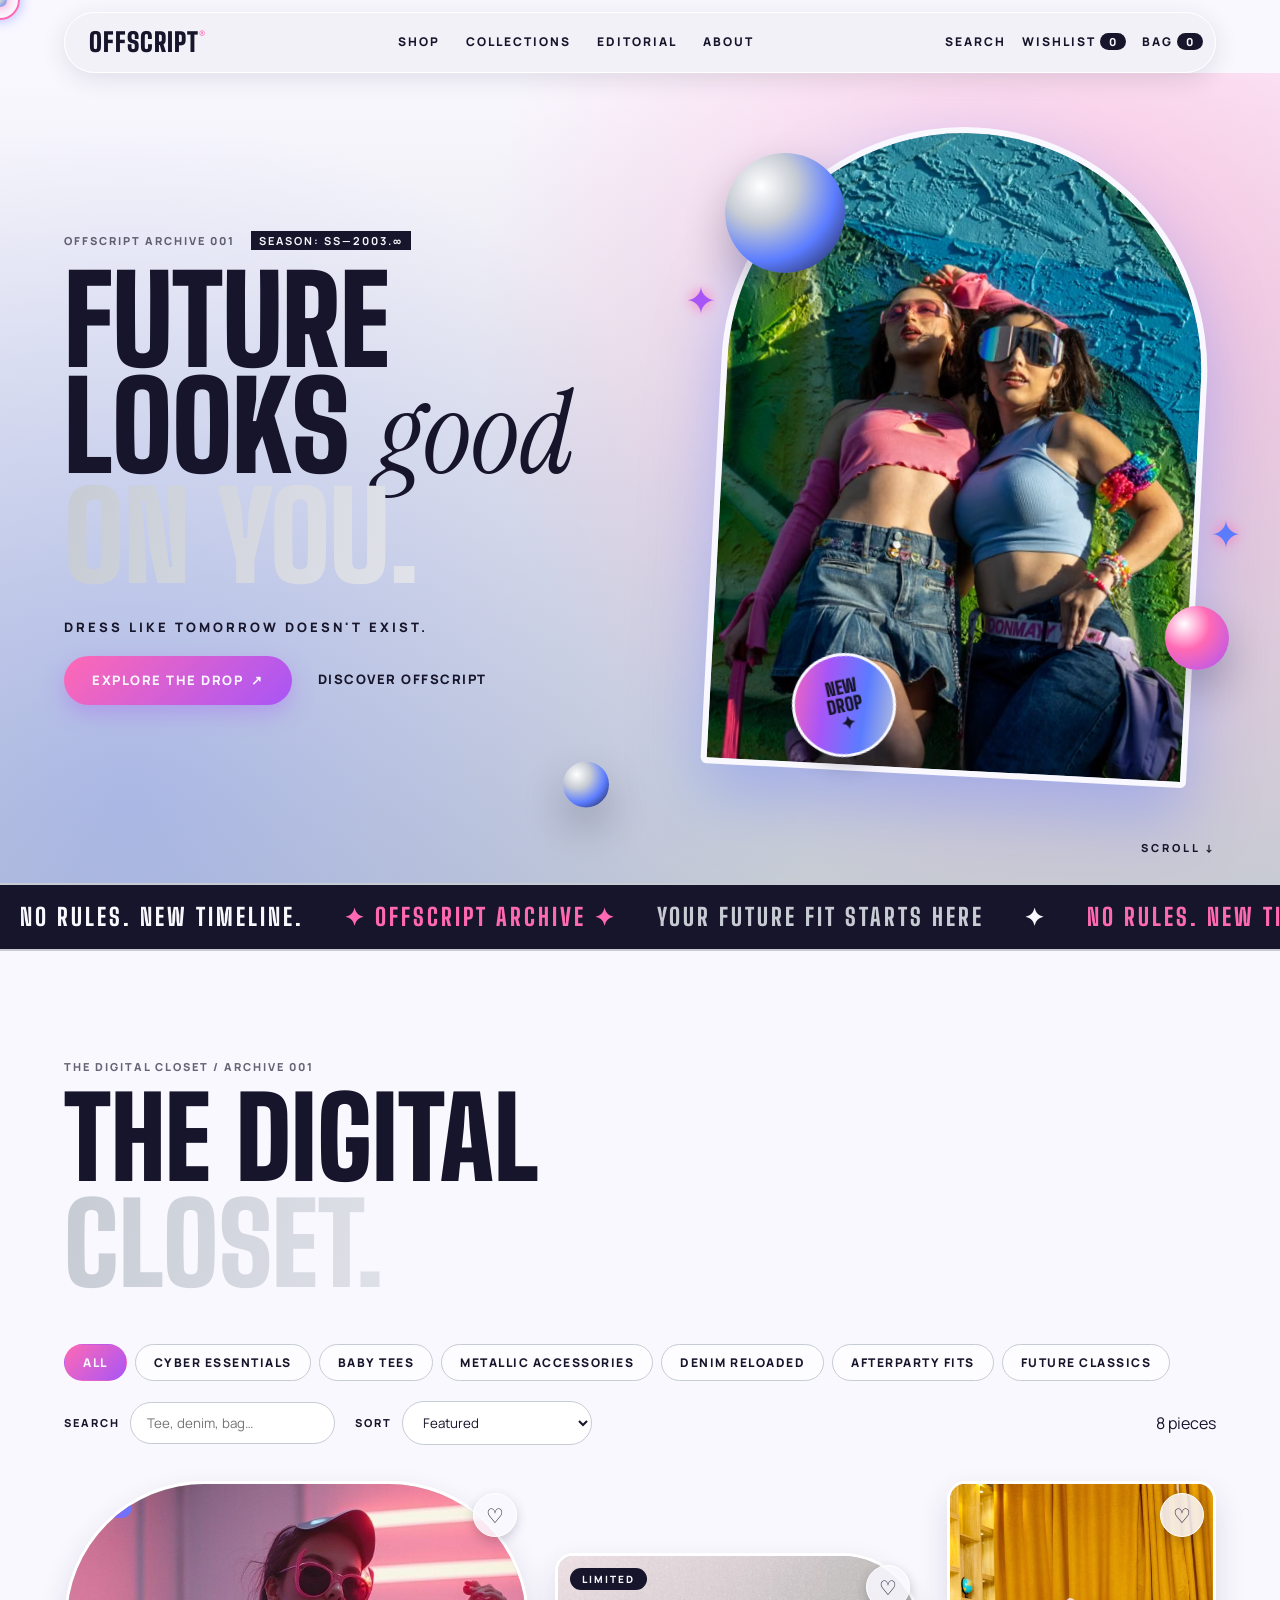
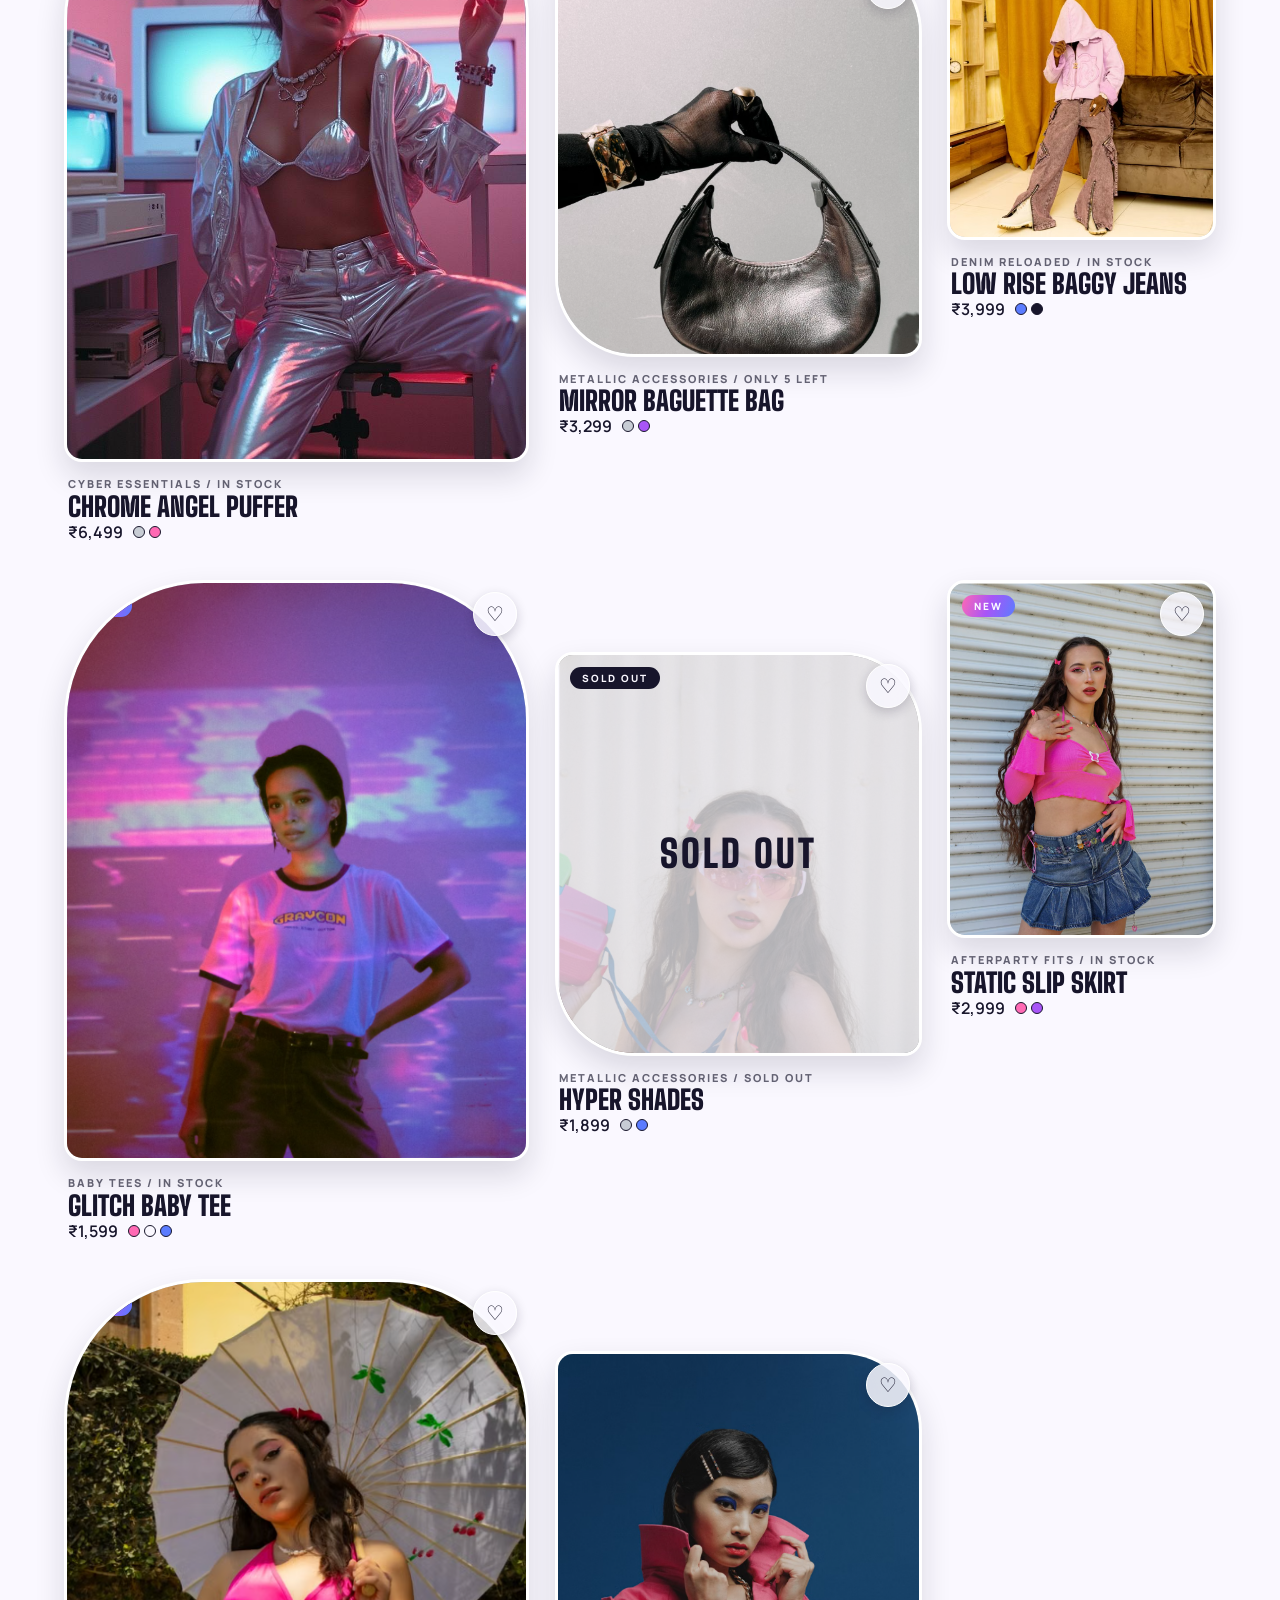
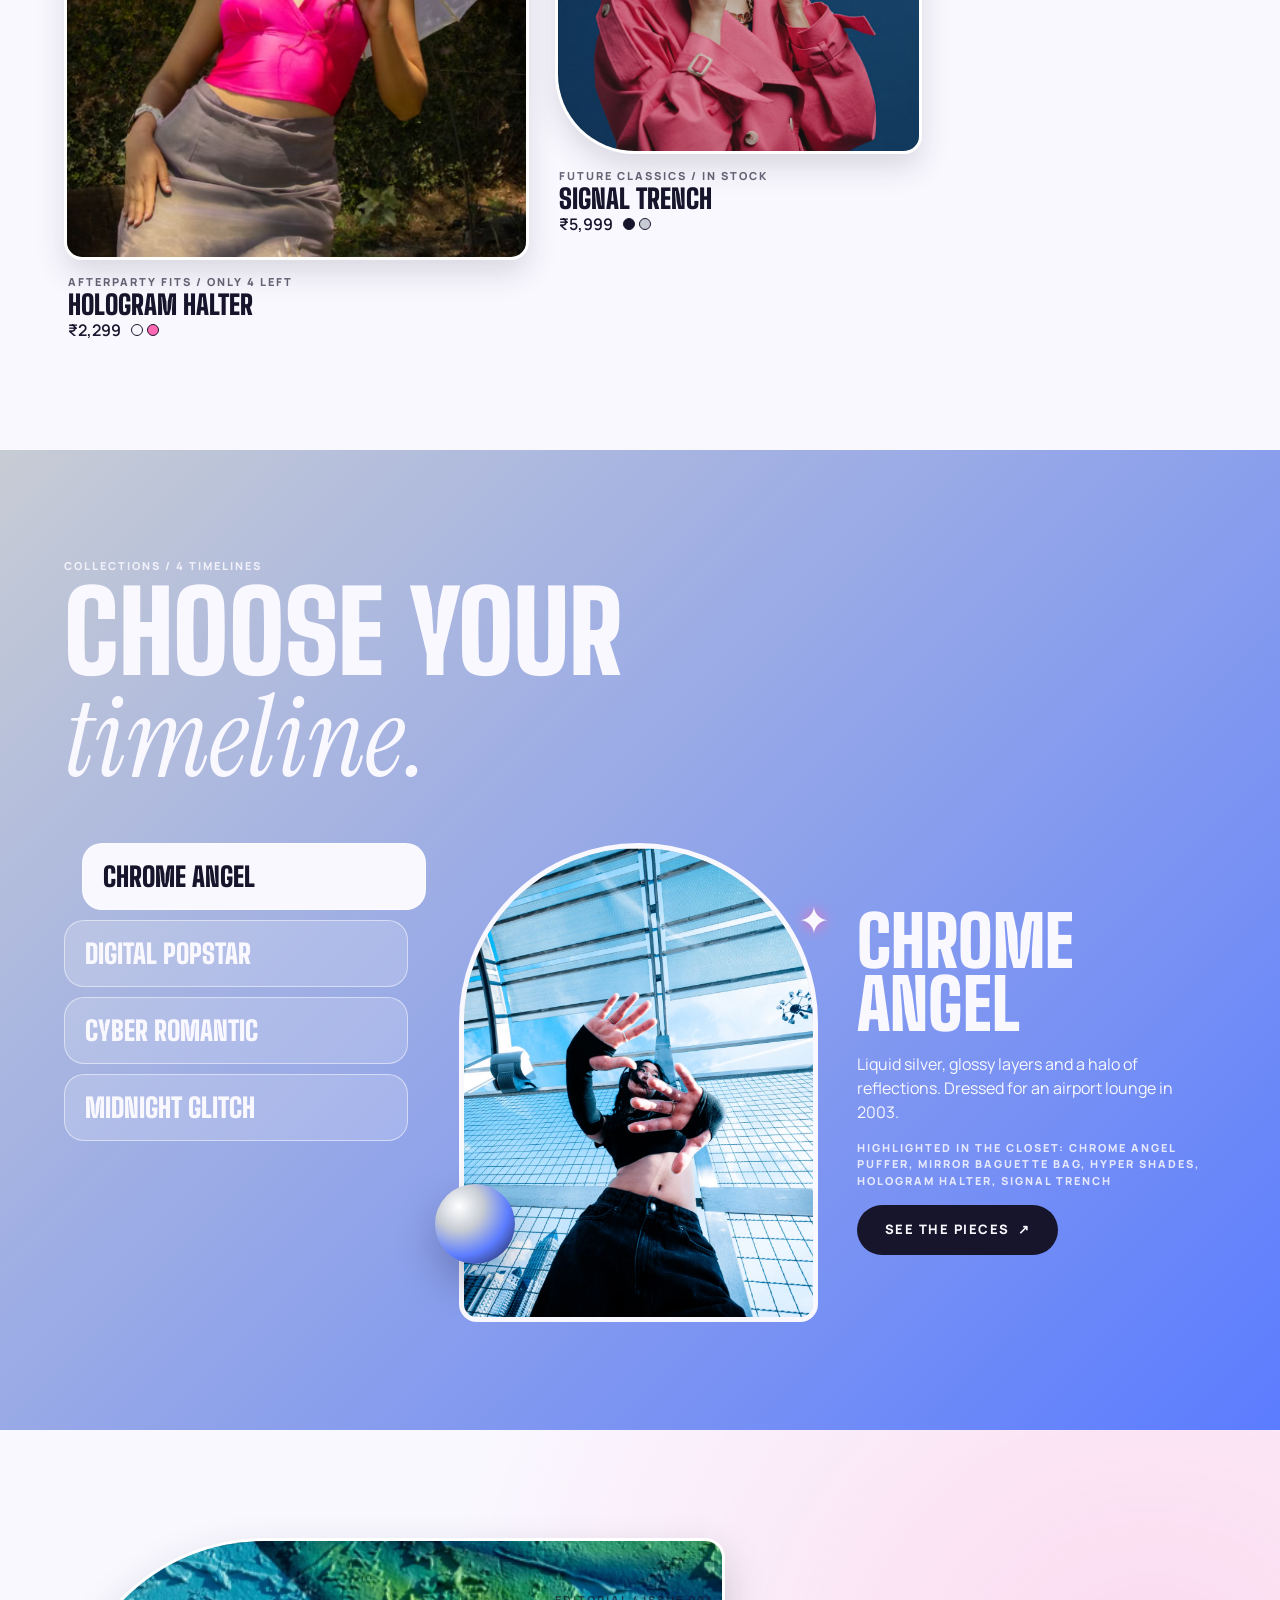
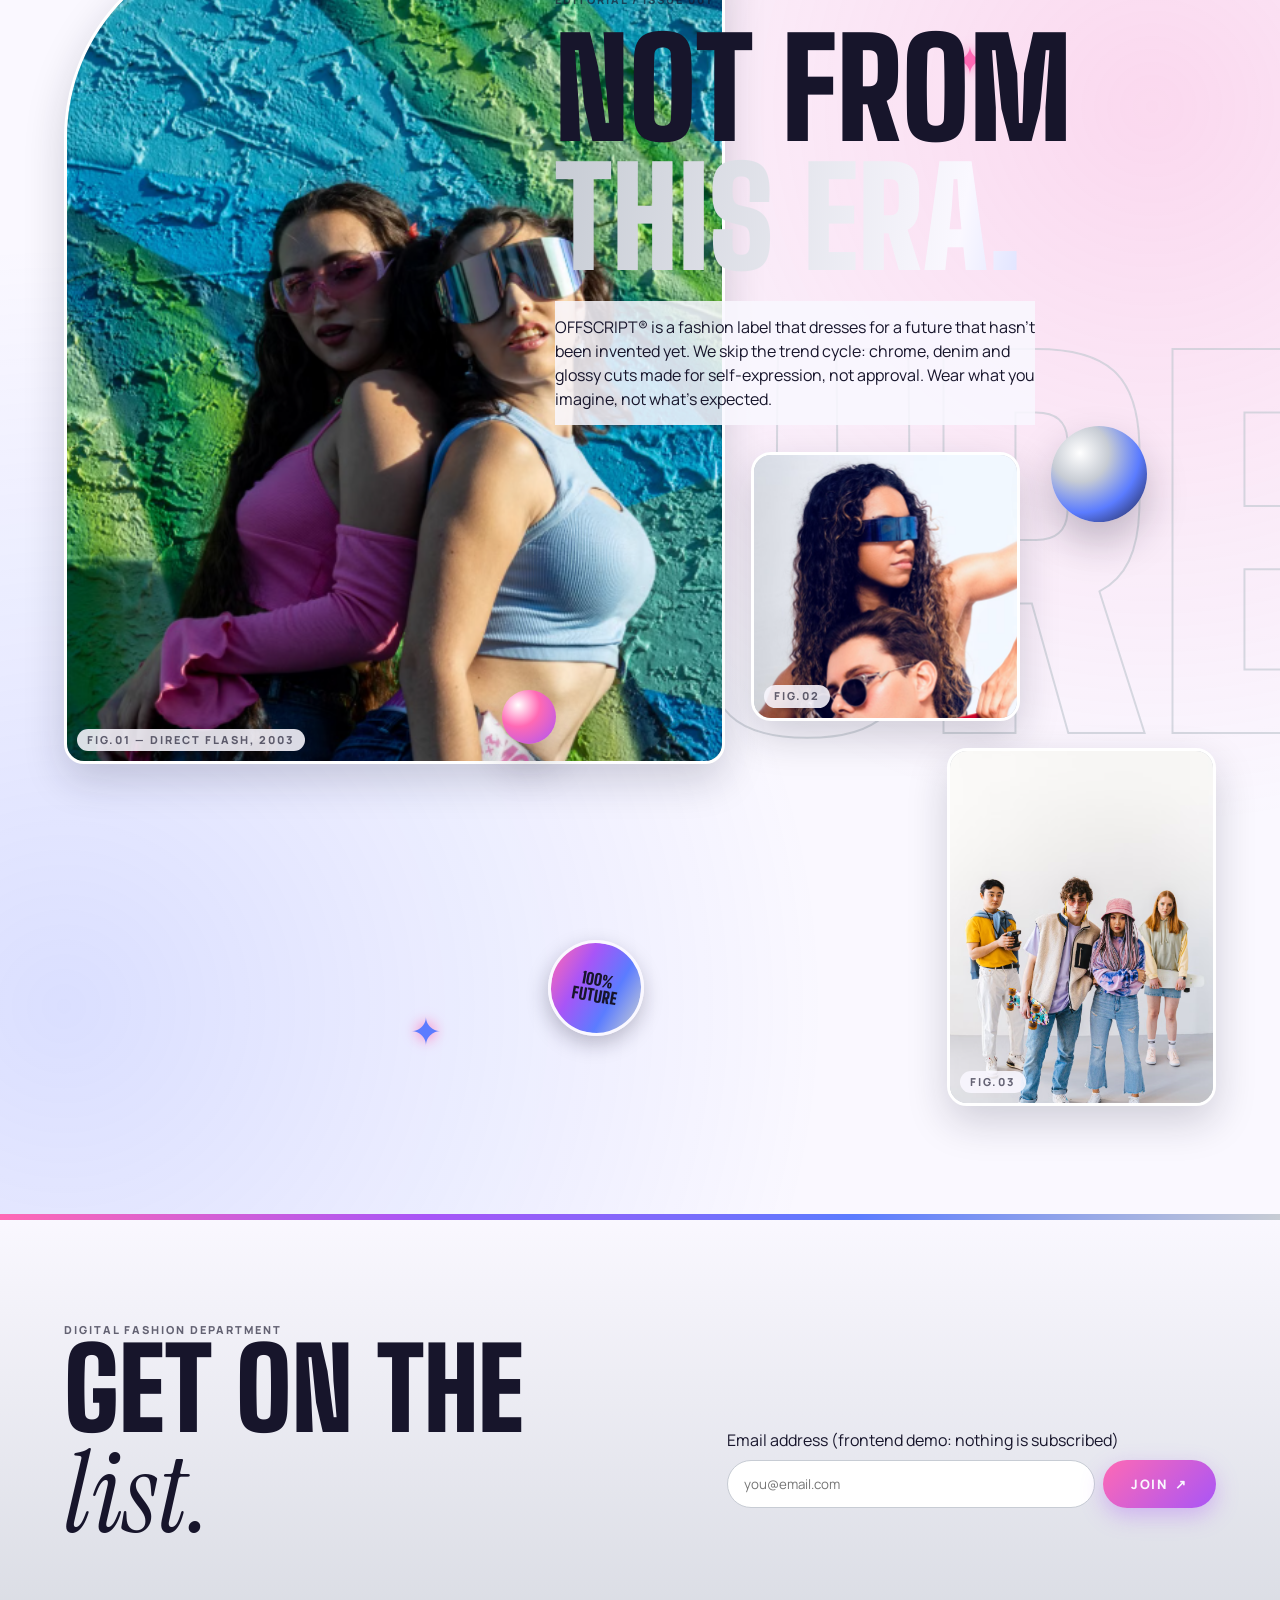
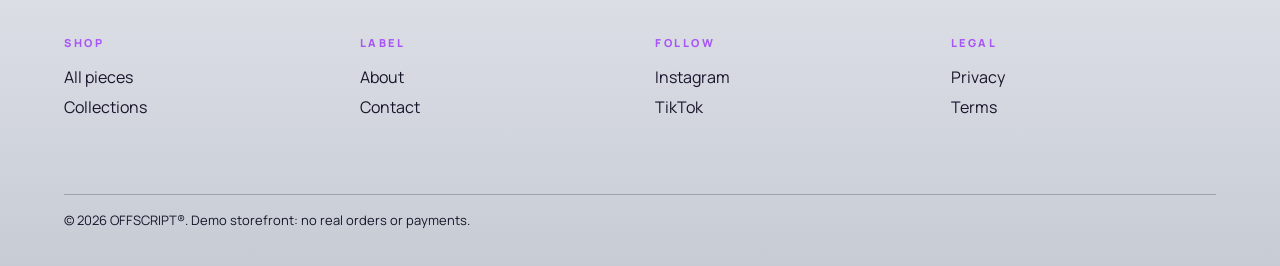
==== index.html @ a18e1c9c "Load products from products.json using fetch" ====
<!DOCTYPE html>
<html lang="en">
<head>
<meta charset="UTF-8">
<meta name="viewport" content="width=device-width, initial-scale=1">
<title>OFFSCRIPT® — Future looks good on you</title>
<meta name="description" content="OFFSCRIPT® Archive 001. Y2K future fashion. Demo storefront.">
<meta name="theme-color" content="#FAF8FF">
<script>document.documentElement.classList.add('js')</script>
<link rel="preconnect" href="https://fonts.googleapis.com">
<link rel="preconnect" href="https://fonts.gstatic.com" crossorigin>
<link href="https://fonts.googleapis.com/css2?family=Big+Shoulders+Display:wght@800;900&family=Instrument+Serif:ital@1&family=Manrope:wght@400;600;800&display=swap" rel="stylesheet">
<link rel="stylesheet" href="frontend/style.css">
</head>
<body>
<a class="skip" href="#shop">Skip to products</a>

<!-- Navbar -->
<header id="header">
  <a class="logo" href="#top">OFFSCRIPT<sup>®</sup></a>
  <nav id="menu" aria-label="Main">
    <a href="#shop">Shop</a><a href="#timeline">Collections</a><a href="#editorial">Editorial</a><a href="#about">About</a>
  </nav>
  <div class="tools">
    <button id="btn-search">Search</button>
    <button id="btn-wish">Wishlist <span class="count" id="wish-count">0</span></button>
    <button id="btn-cart">Bag <span class="count" id="cart-count">0</span></button>
    <button id="btn-menu" aria-expanded="false" aria-controls="menu">Menu</button>
  </div>
</header>

<main>
  <!-- HeroSection -->
  <section class="hero" id="top">
    <div class="orb o1" data-parallax=".12"></div><div class="orb o2" data-parallax="-.08"></div><div class="orb o3" data-parallax=".05"></div>
    <div class="arch"><img id="hero-img" alt="OFFSCRIPT campaign photo"></div>
    <span class="star s1">✦</span><span class="star s2">✦</span>
    <div class="sticker" aria-hidden="true">NEW<br>DROP<br>✦</div>
    <p class="cap hero-cap">OFFSCRIPT ARCHIVE 001 <b>SEASON: SS—2003.∞</b></p>
    <h1 class="hero-h" aria-label="Future looks good on you.">
      <span class="ln"><span>FUTURE</span></span>
      <span class="ln"><span>LOOKS <em>good</em></span></span>
      <span class="ln"><span class="chrome">ON YOU.</span></span>
    </h1>
    <div class="hero-copy">
      <p>DRESS LIKE TOMORROW DOESN'T EXIST.</p>
      <div class="hero-btns"><a class="btn" href="#shop" data-magnet>EXPLORE THE DROP <i>↗</i></a><a class="link" href="#editorial">DISCOVER OFFSCRIPT</a></div>
    </div>
    <a class="scroll" href="#ticker" aria-label="Scroll down">SCROLL ↓</a>
  </section>

  <div class="ticker" id="ticker" aria-hidden="true"><div class="track" id="track"></div></div>

  <!-- ProductGrid -->
  <section id="shop" aria-labelledby="shop-h">
    <p class="cap" data-reveal>THE DIGITAL CLOSET / ARCHIVE 001</p>
    <h2 class="big" id="shop-h" data-reveal><span class="ln"><span>THE DIGITAL</span></span><span class="ln"><span class="chrome">CLOSET.</span></span></h2>
    <div class="filters" id="filters" role="group" aria-label="Category"></div>
    <div class="bar">
      <label class="search">Search <input id="q" type="search" placeholder="Tee, denim, bag…" autocomplete="off"></label>
      <label>Sort
        <select id="sort"><option value="featured">Featured</option><option value="newest">Newest</option><option value="price-asc">Price: low to high</option><option value="price-desc">Price: high to low</option></select>
      </label>
      <p id="result-count" aria-live="polite"></p>
    </div>
    <div id="grid" class="grid"></div>
    <div id="grid-state" class="state" hidden></div>
  </section>

  <!-- Signature: Choose your timeline -->
  <section id="timeline" class="tl" aria-labelledby="tl-h">
    <p class="cap">COLLECTIONS / 4 TIMELINES</p>
    <h2 class="big" id="tl-h">CHOOSE YOUR<br><em>timeline.</em></h2>
    <div class="tl-grid">
      <div class="tl-tabs" id="tl-tabs" role="radiogroup" aria-label="Choose a timeline"></div>
      <div class="tl-stage">
        <div class="tl-frame"><img id="tl-img" alt=""><span class="orb o4"></span><span class="star s3">✦</span></div>
        <div class="tl-text" aria-live="polite"><h3 id="tl-name"></h3><p id="tl-desc"></p><p class="cap" id="tl-picks"></p><a class="btn" href="#shop" data-magnet>SEE THE PIECES <i>↗</i></a></div>
      </div>
    </div>
  </section>

  <!-- Editorial -->
  <section id="editorial" class="edit" aria-labelledby="ed-h">
    <p class="ghost" aria-hidden="true" data-px=".12">FUTURE FUTURE</p>
    <div class="edit-grid">
      <div class="ed-main frame clip" data-reveal><img id="ed-img" data-parallax=".05" alt="OFFSCRIPT editorial photo: two models against a graffiti wall"><span class="cap tape">FIG.01 — DIRECT FLASH, 2003</span></div>
      <div class="ed-copy">
        <p class="cap" data-reveal>EDITORIAL / ISSUE 001</p>
        <h2 class="big" id="ed-h" data-reveal><span class="ln"><span>NOT FROM</span></span><span class="ln"><span class="chrome">THIS ERA.</span></span></h2>
        <p data-reveal id="about">OFFSCRIPT® is a fashion label that dresses for a future that hasn't been invented yet. We skip the trend cycle: chrome, denim and glossy cuts made for self-expression, not approval. Wear what you imagine, not what's expected.</p>
      </div>
      <div class="ed-small s-a frame clip" data-reveal><img id="ed-img2" alt="OFFSCRIPT editorial photo: duo in sunglasses and red"><span class="cap tape">FIG.02</span></div>
      <div class="ed-small s-b frame clip" data-reveal><img id="ed-img3" alt="OFFSCRIPT editorial photo: the crew in baggy denim"><span class="cap tape">FIG.03</span></div>
      <div class="sticker alt" aria-hidden="true">100%<br>FUTURE</div>
      <span class="orb o5" data-parallax=".1"></span><span class="orb o6" data-parallax="-.07"></span><span class="star s4">✦</span><span class="star s5">✦</span>
    </div>
  </section>
</main>

<!-- Footer -->
<footer>
  <div class="foot-top">
    <div><p class="cap">DIGITAL FASHION DEPARTMENT</p><h2 class="big">GET ON THE <em>list.</em></h2></div>
    <form id="news-form" novalidate>
      <label for="news-email">Email address (frontend demo: nothing is subscribed)</label>
      <div class="row"><input id="news-email" type="email" data-validate="email" autocomplete="email" placeholder="you@email.com"><button class="btn" type="submit" data-magnet>JOIN <i>↗</i></button></div>
      <p class="err" id="news-email-err" role="alert"></p><p class="ok" id="news-ok" role="status"></p>
    </form>
  </div>
  <div class="foot-grid">
    <div><h3>Shop</h3><a href="#shop">All pieces</a><a href="#timeline">Collections</a></div>
    <div><h3>Label</h3><a href="#about">About</a><a href="mailto:hello@offscript.example">Contact</a></div>
    <div><h3>Follow</h3><a href="https://instagram.com" rel="noopener" target="_blank">Instagram</a><a href="https://tiktok.com" rel="noopener" target="_blank">TikTok</a></div>
    <div><h3>Legal</h3><a href="#" data-soon>Privacy</a><a href="#" data-soon>Terms</a></div>
  </div>
  <p class="foot-bar">© 2026 OFFSCRIPT®. Demo storefront: no real orders or payments.</p>
</footer>

<button id="to-top" aria-label="Back to top">↑</button>
<div id="overlay"></div>

<!-- CartDrawer -->
<aside id="cart-drawer" class="panel drawer" aria-label="Shopping bag" aria-hidden="true">
  <div class="drawer-head"><h2>YOUR BAG</h2><button class="close" data-close aria-label="Close bag">Close</button></div>
  <div id="cart-items" class="drawer-body"></div>
  <div class="drawer-foot">
    <p class="total">Subtotal <strong id="cart-total">₹0</strong></p>
    <button class="btn" id="checkout">DEMO CHECKOUT <i>↗</i></button>
    <p id="checkout-note" role="status" class="note">Demo only: no order is created, no payment is taken.</p>
  </div>
</aside>

<!-- WishlistView -->
<aside id="wish-drawer" class="panel drawer" aria-label="Wishlist" aria-hidden="true">
  <div class="drawer-head"><h2>WISHLIST</h2><button class="close" data-close aria-label="Close wishlist">Close</button></div>
  <div id="wish-items" class="drawer-body"></div>
</aside>

<!-- Quick view -->
<dialog id="product-dlg" aria-label="Quick view">
  <button class="close" data-dclose aria-label="Close quick view">Close</button>
  <div id="product-body"></div>
</dialog>

<div id="toast" role="status" aria-live="polite"></div>
<div id="cur-dot" aria-hidden="true"></div><div id="cur-ring" aria-hidden="true"></div>
<script src="frontend/script.js"></script>
</body>
</html>
---- frontend/style.css ----
@property --a { syntax: '<color>'; inherits: true; initial-value: #C7CCD4; }
@property --b { syntax: '<color>'; inherits: true; initial-value: #5B7CFF; }

:root {
  --silver: #C7CCD4;
  --pink: #FF69B4;
  --blue: #5B7CFF;
  --purple: #A855F7;
  --pearl: #FAF8FF;
  --navy: #17152B;
  --a: #C7CCD4;
  --b: #5B7CFF;
  --display-font: 'Big Shoulders Display', Impact, sans-serif;
  --serif-font: 'Instrument Serif', Georgia, serif;
  --body-font: 'Manrope', Arial, sans-serif;
}

* { box-sizing: border-box; }

html { scroll-behavior: smooth; scroll-padding-top: 90px; }

body {
  margin: 0;
  background: var(--pearl);
  color: var(--navy);
  font-family: var(--body-font);
  font-size: 16px;
  line-height: 1.5;
  overflow-x: hidden;
}

h1, h2, h3, p { margin: 0; }
a { color: inherit; }
button { font-family: inherit; color: inherit; background: none; border: 0; cursor: pointer; }
img { display: block; max-width: 100%; }

input, select {
  font-family: inherit;
  color: inherit;
  background: white;
  border: 1px solid var(--silver);
  border-radius: 999px;
  padding: 11px 16px;
  min-width: 190px;
}


:focus-visible { outline: 3px solid var(--purple); outline-offset: 3px; }


[hidden] { display: none !important; }

.skip { position: absolute; left: -999px; }
.skip:focus { left: 8px; top: 8px; background: var(--navy); color: var(--pearl); padding: 8px; z-index: 99; }

section { padding: 12vh 5vw; }



.big {
  font-family: var(--display-font);
  font-weight: 900;
  font-size: 7rem;
  line-height: 0.9;
  text-transform: uppercase;
}

em { font-family: var(--serif-font); font-style: italic; font-weight: 400; text-transform: none; }

.chrome {
  background: linear-gradient(100deg, var(--silver), var(--pearl), var(--blue), var(--pink), var(--silver));
  background-size: 250% 100%;
  -webkit-background-clip: text;
  background-clip: text;
  color: transparent;
  animation: shine 6s linear infinite;
}

.cap {
  font-size: 11px;
  font-weight: 800;
  letter-spacing: 2px;
  text-transform: uppercase;
  color: rgba(23, 21, 43, 0.65);
}
.cap b { margin-left: 12px; padding: 2px 8px; background: var(--navy); color: var(--pearl); }

.ln { display: block; overflow: hidden; padding: 2px 6px 4px; margin: 0 -6px; }
.ln span { display: block; }

.btn {
  display: inline-flex;
  align-items: center;
  justify-content: center;
  gap: 8px;
  padding: 15px 28px;
  border-radius: 999px;
  background: linear-gradient(135deg, var(--pink), var(--purple));
  color: var(--pearl);
  font-size: 13px;
  font-weight: 800;
  letter-spacing: 1.5px;
  text-decoration: none;
  box-shadow: 0 8px 22px rgba(168, 85, 247, 0.35);
  transition: transform 0.3s, box-shadow 0.3s;
}
.btn:hover { transform: translateY(-3px); box-shadow: 0 12px 30px rgba(91, 124, 255, 0.5); }
.btn i { font-style: normal; transition: transform 0.3s; }
.btn:hover i { transform: translate(4px, -4px); }
.btn:disabled { opacity: 0.4; pointer-events: none; }

.link { font-size: 13px; font-weight: 800; letter-spacing: 1.5px; text-decoration: none; border-bottom: 2px solid transparent; }
.link:hover { border-bottom-color: var(--pink); }

.close { border: 1px solid currentColor; border-radius: 999px; padding: 6px 16px; font-size: 13px; font-weight: 600; }
.close:hover { background: var(--navy); color: var(--pearl); }

.orb {
  position: absolute;
  border-radius: 50%;
  background: radial-gradient(circle at 30% 28%, white, var(--silver) 30%, var(--blue) 62%, var(--navy));
  box-shadow: 0 20px 40px rgba(23, 21, 43, 0.25);
  animation: float 7s ease-in-out infinite;
  z-index: 2;
}

.star { position: absolute; font-size: 38px; color: var(--purple); text-shadow: 0 0 14px var(--pink); z-index: 2; }

.sticker {
  position: absolute;
  right: 30vw;
  bottom: 14vh;
  z-index: 4;
  width: 104px;
  height: 104px;
  border-radius: 50%;
  display: flex;
  align-items: center;
  justify-content: center;
  text-align: center;
  font-family: var(--display-font);
  font-weight: 900;
  font-size: 18px;
  line-height: 1;
  color: var(--navy);
  background: linear-gradient(110deg, var(--pink), var(--purple), var(--blue), var(--silver));
  border: 3px solid var(--pearl);
  transform: rotate(-12deg);
  box-shadow: 0 8px 20px rgba(23, 21, 43, 0.25);
}

header {
  position: sticky;      
  z-index: 50;
  margin: 12px 5vw 0;
  padding: 10px 12px 10px 24px;
  display: flex;
  align-items: center;
  justify-content: space-between;
  gap: 12px;
  border-radius: 999px;
  background: rgba(240, 240, 247, 0.85);
  backdrop-filter: blur(14px);   
  border: 1px solid white;
  box-shadow: 0 6px 24px rgba(23, 21, 43, 0.12);
}
header.stuck { box-shadow: 0 10px 34px rgba(23, 21, 43, 0.22); }  

.logo { font-family: var(--display-font); font-weight: 900; font-size: 26px; letter-spacing: 1px; text-decoration: none; }
.logo sup { font-size: 13px; color: var(--pink); }

nav { display: flex; gap: 26px; }
nav a, .tools button {
  font-size: 12px;
  font-weight: 800;
  letter-spacing: 2px;
  text-transform: uppercase;
  text-decoration: none;
  padding: 6px 0;
  border-bottom: 2px solid transparent;
}
nav a:hover, .tools button:hover { border-bottom-color: var(--pink); }

.tools { display: flex; align-items: center; gap: 16px; }
.count { display: inline-block; min-width: 26px; padding: 1px 6px; border-radius: 999px; background: var(--navy); color: var(--pearl); text-align: center; font-size: 11px; }

#btn-menu { display: none; background: var(--navy); color: var(--pearl); border-radius: 999px; padding: 8px 16px; border-bottom: 0; }


.hero {
  position: relative;
  min-height: 90vh;
  padding: 6vh 5vw 8vh;
  display: flex;
  flex-direction: column;
  justify-content: center;
  overflow: hidden;
  background:
    radial-gradient(circle at 85% 30%, rgba(255, 105, 180, 0.35), transparent 50%),
    radial-gradient(circle at 10% 90%, rgba(91, 124, 255, 0.3), transparent 50%),
    linear-gradient(180deg, var(--pearl), var(--silver));
}


.arch {
  position: absolute;
  right: 6vw;
  top: 6vh;
  width: 38vw;
  max-width: 520px;
  aspect-ratio: 3 / 4;
  border-radius: 999px 999px 24px 24px; 
  overflow: hidden;
  border: 6px solid var(--pearl);
  box-shadow: 0 30px 70px rgba(91, 124, 255, 0.4);
  transform: rotate(3deg);
}
.arch img { width: 100%; height: 100%; object-fit: cover; }

.hero-cap, .hero-h, .hero-copy { position: relative; z-index: 3; }
.hero-cap { margin-bottom: 18px; }
.hero-h { font-family: var(--display-font); font-weight: 900; font-size: 9.5vw; line-height: 0.85; text-transform: uppercase; }   
.hero-h .ln { padding-bottom: 0.25em; margin-bottom: -0.25em; }
.hero-h em { font-size: 0.95em; }
.hero-copy { margin-top: 30px; }
.hero-copy > p { font-size: 13px; font-weight: 800; letter-spacing: 3px; margin-bottom: 18px; }
.hero-btns { display: flex; align-items: center; gap: 26px; flex-wrap: wrap; }
.scroll { position: absolute; right: 5vw; bottom: 3vh; font-size: 11px; font-weight: 800; letter-spacing: 3px; text-decoration: none; }


.o1 { width: 120px; height: 120px; right: 34vw; top: 12vh; }
.o2 { width: 64px; height: 64px; right: 4vw; bottom: 22vh; background: radial-gradient(circle at 30% 28%, white, var(--pink) 40%, var(--purple)); }
.o3 { width: 46px; height: 46px; left: 44vw; bottom: 10vh; }
.s1 { right: 44vw; top: 22vh; }
.s2 { right: 3vw; top: 48vh; color: var(--blue); }


.ticker { overflow: hidden; background: var(--navy); color: var(--pearl); border-top: 2px solid var(--silver); border-bottom: 2px solid var(--silver); }
.track { display: flex; width: max-content; animation: scroll-left 32s linear infinite; }
.ticker:hover .track { animation-play-state: paused; }
.track span { padding: 14px 20px; font-family: var(--display-font); font-weight: 800; font-size: 24px; letter-spacing: 3px; white-space: nowrap; text-transform: uppercase; }
.track span:nth-child(3n+2) { color: var(--pink); }
.track span:nth-child(3n) { color: var(--silver); }


#shop .big { margin: 10px 0 5vh; }

.filters { display: flex; flex-wrap: wrap; gap: 8px; padding-bottom: 14px; }
.filters button {
  padding: 9px 18px;
  border-radius: 999px;
  background: rgba(255, 255, 255, 0.7);
  border: 1px solid var(--silver);
  font-size: 12px;
  font-weight: 800;
  letter-spacing: 1.5px;
  text-transform: uppercase;
  transition: background 0.3s, color 0.3s;
}
.filters button:hover { border-color: var(--purple); }
.filters button[aria-pressed="true"] { background: linear-gradient(135deg, var(--pink), var(--purple)); color: var(--pearl); border-color: transparent; }

.bar { display: flex; align-items: center; flex-wrap: wrap; gap: 20px; padding: 6px 0 4vh; }
.bar label { display: flex; align-items: center; gap: 10px; font-size: 11px; font-weight: 800; letter-spacing: 2px; text-transform: uppercase; }
.bar p { margin-left: auto; }


.grid { display: grid; grid-template-columns: repeat(12, 1fr); gap: 4vh 2vw; align-items: start; }
.card { position: relative; grid-column: span 4; animation: rise 0.7s ease both; transition: transform 0.4s, opacity 0.4s; }
.card:nth-child(3n+1) { grid-column: span 5; }
.card:nth-child(3n+2) { grid-column: span 4; margin-top: 8vh; }
.card:nth-child(3n) { grid-column: span 3; }
.card:hover { transform: translateY(-6px); }

.ph {
  position: relative;
  display: block;
  width: 100%;
  padding: 0;
  aspect-ratio: 4 / 5;
  overflow: hidden;
  border-radius: 140px 140px 18px 18px;
  border: 3px solid white;
  box-shadow: 0 14px 30px rgba(23, 21, 43, 0.14);
}
.card:nth-child(3n+2) .ph { aspect-ratio: 1 / 1.1; border-radius: 18px 80px 18px 80px; }
.card:nth-child(3n) .ph { aspect-ratio: 3 / 4; border-radius: 18px; }
.ph img { position: absolute; top: 0; left: 0; width: 100%; height: 100%; object-fit: cover; transition: transform 0.8s, opacity 0.4s; }
.ph img + img { opacity: 0; }                       
.card:hover .ph img { transform: scale(1.06); }     
.card:hover .ph img + img { opacity: 1; }           

.badge { position: absolute; left: 12px; top: 12px; z-index: 2; padding: 4px 12px; border-radius: 999px; background: var(--navy); color: var(--pearl); font-size: 10px; font-weight: 800; letter-spacing: 2px; }
.badge.new { background: linear-gradient(110deg, var(--pink), var(--purple), var(--blue)); }

.card.sold .ph::after { content: "SOLD OUT"; position: absolute; top: 0; left: 0; width: 100%; height: 100%; display: flex; align-items: center; justify-content: center; background: rgba(250, 248, 255, 0.7); font-family: var(--display-font); font-weight: 900; font-size: 38px; letter-spacing: 3px; }

/* Heart button */
.wish { position: absolute; right: 12px; top: 12px; z-index: 2; width: 44px; height: 44px; border-radius: 50%; background: rgba(250, 248, 255, 0.85); border: 1px solid white; font-size: 20px; box-shadow: 0 4px 12px rgba(23, 21, 43, 0.2); transition: background 0.3s; }
.wish[aria-pressed="true"] { background: var(--pink); color: white; }
.wish.pop { animation: pop 0.5s ease; }

.info { padding: 14px 4px 0; }
.info h3 { font-family: var(--display-font); font-weight: 900; font-size: 27px; line-height: 1; text-transform: uppercase; }
.price { display: flex; align-items: center; gap: 10px; font-weight: 600; }
.dots { display: flex; gap: 4px; }
.dot { width: 12px; height: 12px; border-radius: 50%; border: 1px solid var(--navy); }


.card.hl .ph { box-shadow: 0 0 0 3px var(--purple), 0 0 34px rgba(168, 85, 247, 0.6); }
.card.dim { opacity: 0.4; }

.state { padding: 12vh 0; text-align: center; font-family: var(--display-font); font-weight: 900; font-size: 32px; text-transform: uppercase; }


.tl { position: relative; overflow: hidden; color: var(--pearl); background: linear-gradient(135deg, var(--a), var(--b)); transition: --a 0.8s, --b 0.8s; }
.tl .cap { color: rgba(250, 248, 255, 0.85); }
.tl .big { margin: 8px 0 6vh; }
.tl-grid { display: grid; grid-template-columns: 1fr 2.2fr; gap: 4vw; align-items: start; }
.tl-tabs { display: grid; gap: 10px; }
.tl-tab {
  text-align: left;
  padding: 16px 20px;
  border-radius: 20px;
  background: rgba(250, 248, 255, 0.18);
  border: 1px solid rgba(255, 255, 255, 0.5);
  font-family: var(--display-font);
  font-weight: 900;
  font-size: 27px;
  text-transform: uppercase;
  transition: transform 0.4s, background 0.3s, color 0.3s;
}
.tl-tab:hover { transform: translateX(6px); }
.tl-tab[aria-checked="true"] { background: var(--pearl); color: var(--navy); transform: translateX(18px); }
.tl-stage { display: grid; grid-template-columns: 1fr 1fr; gap: 3vw; align-items: center; }
.tl-frame { position: relative; aspect-ratio: 3 / 4; border-radius: 200px 200px 20px 20px; }
.tl-frame img { width: 100%; height: 100%; object-fit: cover; border-radius: inherit; border: 5px solid var(--pearl); transition: opacity 0.35s; }
.tl-frame.swap img { opacity: 0; }                   /* class added briefly by JavaScript to fade the image */
.tl-text { display: grid; gap: 16px; justify-items: start; }
.tl-text h3 { font-family: var(--display-font); font-weight: 900; font-size: 70px; line-height: 0.9; text-transform: uppercase; }
.tl-text .btn { background: var(--navy); box-shadow: none; }
.o4 { width: 80px; height: 80px; left: -24px; bottom: 12%; }
.s3 { right: -12px; top: 10%; color: var(--pearl); }


.edit {
  position: relative;
  overflow: hidden;
  background:
    radial-gradient(circle at 90% 20%, rgba(255, 105, 180, 0.22), transparent 45%),
    radial-gradient(circle at 5% 85%, rgba(91, 124, 255, 0.2), transparent 45%),
    var(--pearl);
}
.ghost { position: absolute; left: 0; top: 38%; z-index: 0; white-space: nowrap; font-family: var(--display-font); font-weight: 900; font-size: 30rem; line-height: 0.8; color: transparent; -webkit-text-stroke: 2px rgba(199, 204, 212, 0.7); pointer-events: none; user-select: none; }

.edit-grid { position: relative; z-index: 1; display: grid; grid-template-columns: repeat(12, 1fr); gap: 3vh 2vw; align-items: start; }
.frame { position: relative; overflow: hidden; border: 3px solid white; box-shadow: 0 16px 40px rgba(23, 21, 43, 0.18); }
.frame img { width: 100%; height: 100%; object-fit: cover; transform: scale(1.1); }
.ed-main { grid-column: 1 / 8; grid-row: 1 / 4; aspect-ratio: 4 / 5; border-radius: 200px 20px 20px 20px; }
.ed-copy { grid-column: 6 / 13; grid-row: 1; position: relative; z-index: 3; display: grid; gap: 18px; padding-top: 6vh; }
.ed-copy .big { font-size: 8.5rem; }
.ed-copy > p:last-child { max-width: 30rem; background: rgba(250, 248, 255, 0.85); padding: 14px 0; }
.ed-small { aspect-ratio: 1 / 1; border-radius: 20px; transition: transform 0.5s; }
.s-a { grid-column: 8 / 11; grid-row: 2; transform: rotate(-4deg); }
.s-b { grid-column: 10 / 13; grid-row: 3; transform: rotate(3deg); aspect-ratio: 3 / 4; }
.s-a:hover, .s-b:hover { transform: rotate(0deg) scale(1.04); }
.tape { position: absolute; left: 10px; bottom: 10px; z-index: 2; padding: 3px 10px; border-radius: 999px; background: rgba(250, 248, 255, 0.88); }
.sticker.alt { right: auto; left: 42%; bottom: 6%; width: 96px; height: 96px; font-size: 16px; transform: rotate(10deg); }
.o5 { width: 96px; height: 96px; right: 6%; top: 46%; }
.o6 { width: 54px; height: 54px; left: 38%; top: 62%; background: radial-gradient(circle at 30% 28%, white, var(--pink) 40%, var(--purple)); }
.s4 { right: 20%; top: 8%; color: var(--pink); }
.s5 { left: 30%; bottom: 4%; color: var(--blue); }

footer { position: relative; padding: 12vh 5vw 4vh; background: linear-gradient(180deg, var(--pearl), var(--silver)); }
footer::before { content: ""; position: absolute; top: 0; left: 0; right: 0; height: 6px; background: linear-gradient(110deg, var(--pink), var(--purple), var(--blue), var(--silver)); }
.foot-top { display: grid; grid-template-columns: 1.2fr 1fr; gap: 6vw; align-items: end; }
.foot-top form { display: grid; gap: 8px; }
.row { display: flex; flex-wrap: wrap; gap: 8px; }
.row input { flex: 1; }
.err { min-height: 21px; font-size: 14px; font-weight: 800; }
.err:not(:empty)::before { content: "✕ "; }
.ok { font-weight: 800; color: var(--purple); }
input[aria-invalid="true"] { border: 2px solid var(--pink); }   /* set by JavaScript when the email is wrong */
.foot-grid { display: grid; grid-template-columns: repeat(4, 1fr); gap: 30px; margin-top: 10vh; }
.foot-grid h3 { margin-bottom: 10px; font-size: 11px; font-weight: 800; letter-spacing: 2.5px; text-transform: uppercase; color: var(--purple); }
.foot-grid a { display: block; padding: 3px 0; text-decoration: none; }
.foot-grid a:hover { color: var(--pink); }
.foot-bar { margin-top: 8vh; padding-top: 16px; border-top: 1px solid rgba(23, 21, 43, 0.25); font-size: 13px; }



#overlay { position: fixed; top: 0; left: 0; right: 0; bottom: 0; z-index: 60; background: rgba(23, 21, 43, 0.55); opacity: 0; visibility: hidden; transition: opacity 0.3s, visibility 0.3s; }
#overlay.open { opacity: 1; visibility: visible; }

.drawer { position: fixed; top: 0; right: 0; bottom: 0; z-index: 70; width: 440px; max-width: 100%; display: flex; flex-direction: column; background: #f0eefa; border-left: 3px solid white; box-shadow: -20px 0 60px rgba(23, 21, 43, 0.3); transform: translateX(105%); visibility: hidden; transition: transform 0.5s, visibility 0.5s; }
.drawer.open { transform: translateX(0); visibility: visible; }
.drawer-head { display: flex; align-items: center; justify-content: space-between; padding: 20px; border-bottom: 1px solid var(--silver); }
.drawer-head h2 { font-family: var(--display-font); font-weight: 900; font-size: 32px; }
.drawer-body { flex: 1; overflow: auto; padding: 18px; }
.drawer-foot { display: grid; gap: 10px; padding: 18px; border-top: 1px solid var(--silver); }
.total { display: flex; justify-content: space-between; font-weight: 800; }
.note { font-size: 13px; color: rgba(23, 21, 43, 0.65); }

.line { display: flex; gap: 14px; padding: 14px 0; border-bottom: 1px solid var(--silver); }
.line img { width: 72px; height: 92px; object-fit: cover; border-radius: 36px 36px 10px 10px; border: 2px solid white; }
.line-info { flex: 1; }
.qty { display: flex; align-items: center; gap: 8px; margin-top: 8px; }
.qty button { min-width: 32px; height: 32px; border-radius: 50%; border: 1px solid var(--navy); }
.qty button:hover { background: var(--navy); color: var(--pearl); }
.qty .link { min-width: 0; height: auto; margin-left: auto; border: 0; border-radius: 0; color: var(--purple); }
.qty .link:hover { background: none; }

.empty { display: grid; justify-items: center; gap: 10px; padding: 8vh 0; text-align: center; }
.empty .orb { position: relative; width: 70px; height: 70px; }
.empty h3 { font-family: var(--display-font); font-weight: 900; font-size: 29px; text-transform: uppercase; }
.bag-bump { animation: pop 0.5s ease; }

dialog { width: 860px; max-width: 94vw; max-height: 92vh; overflow-y: auto; overscroll-behavior: contain; padding: 26px; border: 0; border-radius: 32px; background: var(--pearl); color: var(--navy); box-shadow: 0 30px 80px rgba(23, 21, 43, 0.5); }
dialog::backdrop { background: rgba(23, 21, 43, 0.7); }
dialog > .close { float: right; }
.pd { display: grid; grid-template-columns: 1fr 1fr; gap: 26px; clear: both; }
.pd img { width: 100%; aspect-ratio: 4 / 5; object-fit: cover; border-radius: 160px 160px 18px 18px; border: 3px solid white; }
.pd h2 { margin: 6px 0 10px; font-family: var(--display-font); font-weight: 900; font-size: 54px; line-height: 0.9; text-transform: uppercase; }
.pd p { margin-bottom: 10px; }
.opts { display: flex; flex-wrap: wrap; gap: 8px; margin: 6px 0 14px; }
.opt { min-width: 48px; padding: 9px 14px; border-radius: 999px; border: 2px solid var(--navy); font-size: 14px; font-weight: 800; }
.opt[aria-checked="true"] { background: linear-gradient(135deg, var(--pink), var(--purple)); color: var(--pearl); border-color: transparent; }


#toast { position: fixed; left: 50%; bottom: 24px; z-index: 100; padding: 12px 22px; border-radius: 999px; border: 2px solid var(--pink); background: var(--navy); color: var(--pearl); font-weight: 800; opacity: 0; pointer-events: none; transform: translateX(-50%); transition: opacity 0.3s; }
#toast.show { opacity: 1; }

#to-top { position: fixed; right: 20px; bottom: 20px; z-index: 40; width: 48px; height: 48px; border-radius: 50%; background: linear-gradient(135deg, white, var(--silver)); border: 2px solid white; box-shadow: 0 8px 20px rgba(23, 21, 43, 0.3); font-weight: 800; opacity: 0; pointer-events: none; transition: opacity 0.3s; }
#to-top.show { opacity: 1; pointer-events: auto; }

#cur-dot, #cur-ring, .spark { position: fixed; top: 0; left: 0; pointer-events: none; z-index: 300; }
#cur-dot, #cur-ring { display: none; }
.has-cursor #cur-dot, .has-cursor #cur-ring { display: block; }
.has-cursor, .has-cursor * { cursor: none !important; }
.has-cursor input, .has-cursor select { cursor: auto !important; }
.has-cursor dialog, .has-cursor dialog * { cursor: auto !important; }
.has-cursor dialog button { cursor: pointer !important; }

body.no-scroll { overflow: hidden; }
#cur-dot { width: 14px; height: 14px; margin: -7px 0 0 -7px; border-radius: 50%; background: radial-gradient(circle at 30% 28%, white, var(--silver) 40%, var(--blue)); box-shadow: 0 0 12px var(--pink); }
#cur-ring { width: 40px; height: 40px; margin: -20px 0 0 -20px; border-radius: 50%; border: 2px solid var(--pink); box-shadow: 0 0 14px rgba(91, 124, 255, 0.55); text-align: center; line-height: 36px; font-size: 10px; font-weight: 800; letter-spacing: 2px; color: var(--pearl); transition: left 0.12s, top 0.12s, width 0.3s, height 0.3s, margin 0.3s, background 0.3s; }
#cur-ring.hover { width: 64px; height: 64px; margin: -32px 0 0 -32px; background: rgba(255, 105, 180, 0.16); border-color: var(--blue); }
#cur-ring.view { width: 92px; height: 92px; margin: -46px 0 0 -46px; background: linear-gradient(135deg, var(--pink), var(--purple)); border-color: var(--pearl); line-height: 88px; }
#cur-ring.off, #cur-dot.off { opacity: 0; }
.spark { font-size: 14px; margin: -7px 0 0 -7px; text-shadow: 0 0 8px currentColor; animation: spark 0.9s ease-out forwards; }


.js .ln span { transform: translateY(115%); transition: transform 0.9s ease; }
.js .ln:nth-child(2) span { transition-delay: 0.1s; }
.js .ln:nth-child(3) span { transition-delay: 0.2s; }
.js .in .ln span, .js .ready .hero .ln span { transform: translateY(0); }

.js [data-reveal]:not(h2) { opacity: 0; transform: translateY(22px); transition: opacity 0.7s, transform 0.8s; }
.js [data-reveal].in:not(h2) { opacity: 1; transform: translateY(0); }

.js .clip img { clip-path: inset(0 100% 0 0); transition: clip-path 1.2s ease; }
.js .clip.in img { clip-path: inset(0 0 0 0); }

.js .arch { opacity: 0; transition: opacity 1.2s ease 0.3s; }
.js .ready .arch { opacity: 1; }
.js .hero-cap, .js .hero-copy, .js .sticker, .js .scroll { opacity: 0; transition: opacity 0.8s; }
.js .ready .hero-cap { opacity: 1; }
.js .ready .hero-copy { opacity: 1; transition-delay: 0.8s; }
.js .ready .sticker, .js .ready .scroll { opacity: 1; transition-delay: 1.1s; }

@keyframes shine { to { background-position: -250% 0; } }
@keyframes float { 50% { margin-top: -14px; } }
@keyframes scroll-left { to { transform: translateX(-50%); } }
@keyframes rise { from { opacity: 0; transform: translateY(26px); } }
@keyframes pop { 40% { transform: scale(1.35); } }
@keyframes spark { to { transform: translateY(26px) scale(0.2); opacity: 0; } }



@media (max-width: 900px) {
  header { padding-left: 18px; }
  nav { display: none; position: absolute; left: 0; right: 0; top: 100%; flex-direction: column; gap: 0; margin-top: 8px; padding: 8px 24px; border-radius: 24px; background: var(--pearl); box-shadow: 0 14px 40px rgba(23, 21, 43, 0.25); }
  nav.open { display: flex; }                     /* class toggled by JavaScript */
  nav a { padding: 14px 0; border-bottom: 1px solid var(--silver); }
  #btn-menu { display: block; }
  #btn-search { display: none; }
  .tools { gap: 10px; }

  .big { font-size: 4rem; }
  .hero { justify-content: flex-end; }
  .hero-h { font-size: 6rem; }
  .arch { width: 62vw; right: -4vw; top: 3vh; opacity: 0.9; }
  .sticker { right: 6vw; bottom: 20vh; }
  .o1 { right: 50vw; }
  .s1, .ghost, .o5, .o6, .sticker.alt { display: none; }

  .grid { grid-template-columns: 1fr 1fr; }
  .card, .card:nth-child(n) { grid-column: span 1; margin-top: 0; }
  .card:nth-child(even) { margin-top: 5vh; }
  .card:nth-child(n) .ph { aspect-ratio: 4 / 5; border-radius: 90px 90px 14px 14px; }

  .tl-grid, .tl-stage, .foot-top, .pd { grid-template-columns: 1fr; }
  .pd img { max-height: 50vh; }
  .tl-tabs { grid-template-columns: 1fr 1fr; }
  .tl-tab { font-size: 19px; padding: 12px; }
  .tl-tab[aria-checked="true"] { transform: none; }
  .tl-text h3 { font-size: 44px; }

  .edit-grid { display: block; }
  .ed-copy { margin-top: -18vw; padding-top: 0; }
  .ed-copy .big { font-size: 4rem; }
  .ed-small { width: 60%; margin: 20px 0 0 auto; }
  .s-b { margin-left: 0; margin-right: auto; }
  .foot-grid { grid-template-columns: 1fr 1fr; }
  .track span { font-size: 18px; }
}

@media (max-width: 560px) {
  #btn-account { display: none; }
  .hero-h { font-size: 4.6rem; }
  .big { font-size: 3.2rem; }
}

@media (prefers-reduced-motion: reduce) {
  * { animation: none !important; transition-duration: 0.01ms !important; transition-delay: 0s !important; scroll-behavior: auto !important; }
}

.ph, .arch, .tl-frame img, .frame, .pd img, .line img { background: var(--silver); }
.ph img, .arch img, .tl-frame img, .frame img, .pd img, .line img { object-position: center top; }
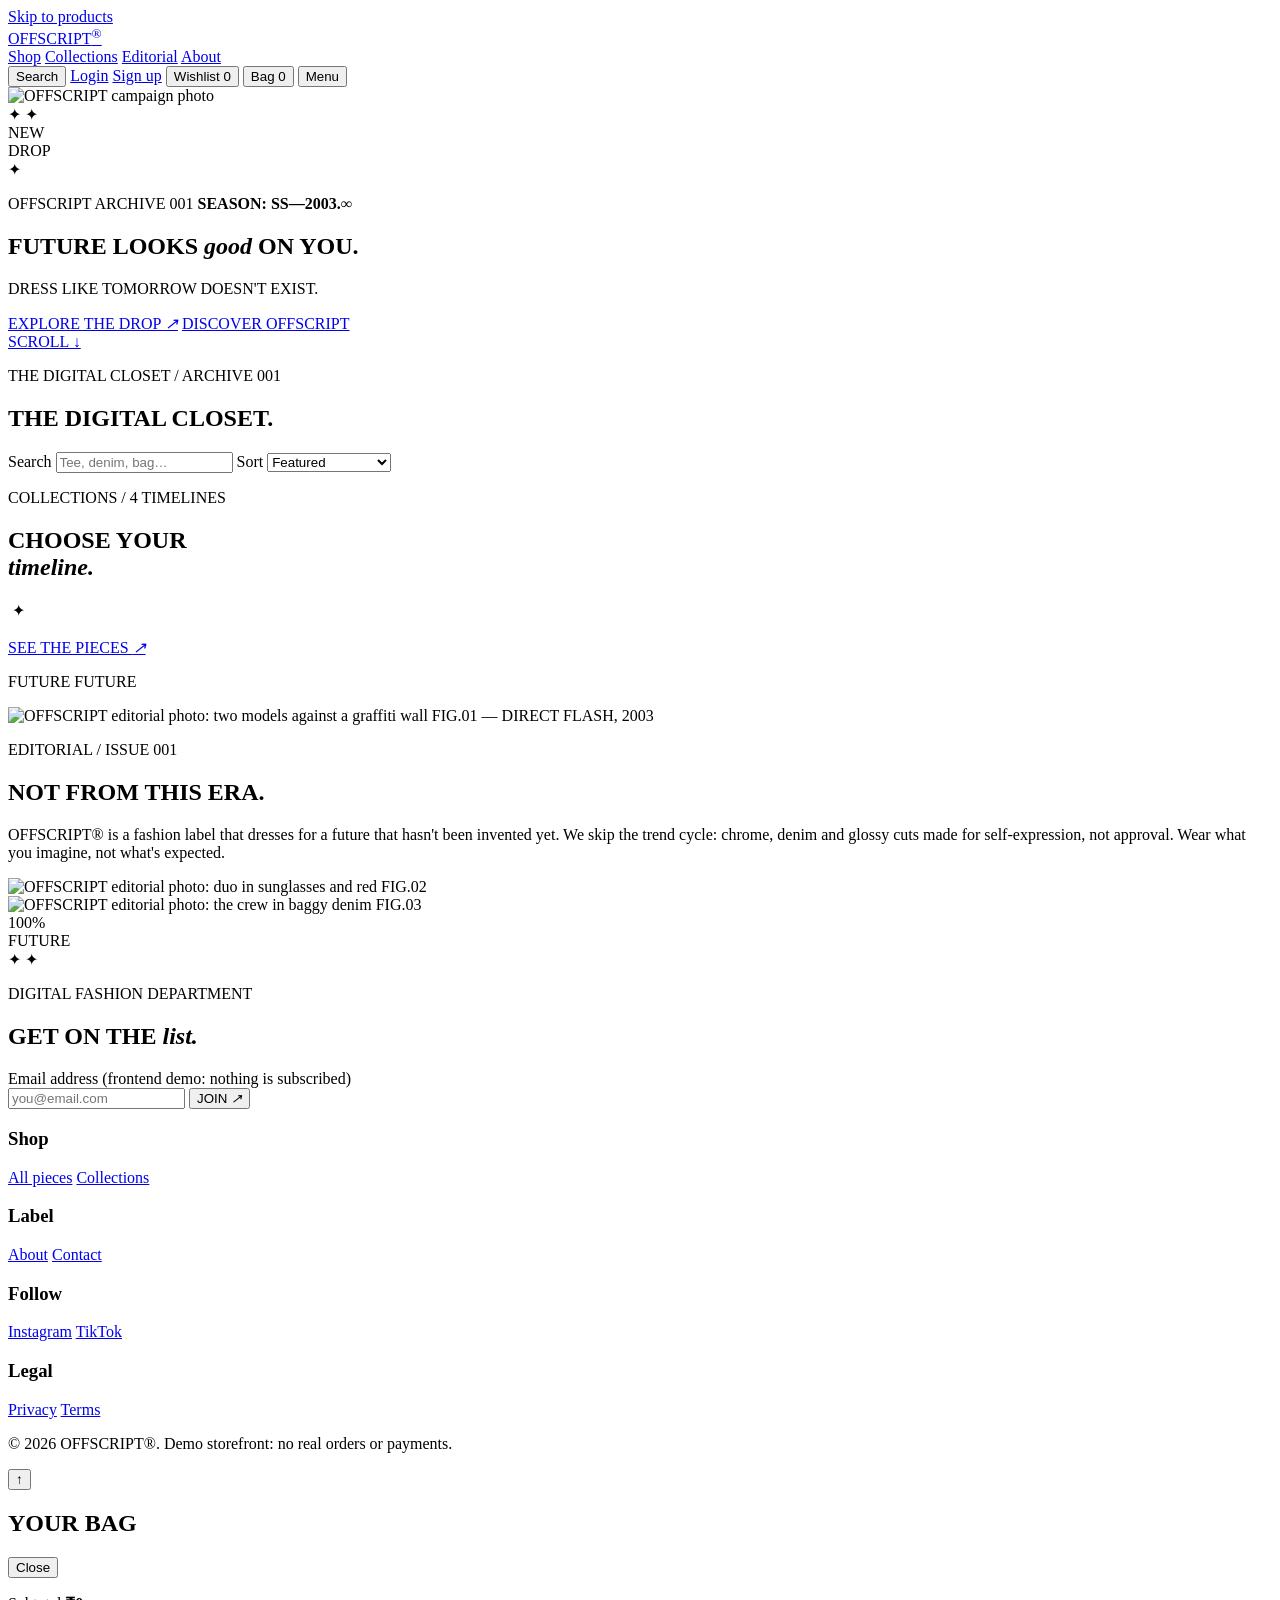
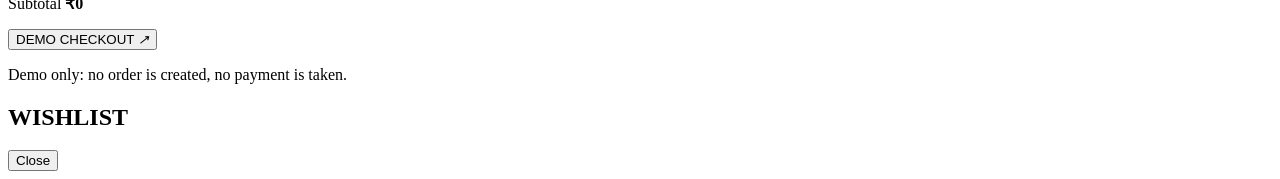
==== commit 8ad7dc91: "Refactor HTML structure and update stylesheets" ====
--- a/index.html
+++ b/index.html
@@ -1,3 +1,4 @@
+
 <!DOCTYPE html>
 <html lang="en">
 <head>
@@ -10,7 +11,7 @@
 <link rel="preconnect" href="https://fonts.googleapis.com">
 <link rel="preconnect" href="https://fonts.gstatic.com" crossorigin>
 <link href="https://fonts.googleapis.com/css2?family=Big+Shoulders+Display:wght@800;900&family=Instrument+Serif:ital@1&family=Manrope:wght@400;600;800&display=swap" rel="stylesheet">
-<link rel="stylesheet" href="frontend/style.css">
+<link rel="stylesheet" href="style.css">
 </head>
 <body>
 <a class="skip" href="#shop">Skip to products</a>
@@ -18,11 +19,21 @@
 <!-- Navbar -->
 <header id="header">
   <a class="logo" href="#top">OFFSCRIPT<sup>®</sup></a>
+
   <nav id="menu" aria-label="Main">
-    <a href="#shop">Shop</a><a href="#timeline">Collections</a><a href="#editorial">Editorial</a><a href="#about">About</a>
+    <a href="#shop">Shop</a>
+    <a href="#timeline">Collections</a>
+    <a href="#editorial">Editorial</a>
+    <a href="#about">About</a>
   </nav>
+
   <div class="tools">
     <button id="btn-search">Search</button>
+
+    <!-- Login and Signup Links -->
+    <a class="auth-link auth-login" href="login.html">Login</a>
+    <a class="auth-link auth-signup" href="signup.html">Sign up</a>
+
     <button id="btn-wish">Wishlist <span class="count" id="wish-count">0</span></button>
     <button id="btn-cart">Bag <span class="count" id="cart-count">0</span></button>
     <button id="btn-menu" aria-expanded="false" aria-controls="menu">Menu</button>
@@ -30,52 +41,99 @@
 </header>
 
 <main>
-  <!-- HeroSection -->
+  <!-- Hero Section -->
   <section class="hero" id="top">
-    <div class="orb o1" data-parallax=".12"></div><div class="orb o2" data-parallax="-.08"></div><div class="orb o3" data-parallax=".05"></div>
-    <div class="arch"><img id="hero-img" alt="OFFSCRIPT campaign photo"></div>
-    <span class="star s1">✦</span><span class="star s2">✦</span>
+    <div class="orb o1" data-parallax=".12"></div>
+    <div class="orb o2" data-parallax="-.08"></div>
+    <div class="orb o3" data-parallax=".05"></div>
+
+    <div class="arch">
+      <img id="hero-img" alt="OFFSCRIPT campaign photo">
+    </div>
+
+    <span class="star s1">✦</span>
+    <span class="star s2">✦</span>
+
     <div class="sticker" aria-hidden="true">NEW<br>DROP<br>✦</div>
+
     <p class="cap hero-cap">OFFSCRIPT ARCHIVE 001 <b>SEASON: SS—2003.∞</b></p>
+
     <h1 class="hero-h" aria-label="Future looks good on you.">
       <span class="ln"><span>FUTURE</span></span>
       <span class="ln"><span>LOOKS <em>good</em></span></span>
       <span class="ln"><span class="chrome">ON YOU.</span></span>
     </h1>
+
     <div class="hero-copy">
       <p>DRESS LIKE TOMORROW DOESN'T EXIST.</p>
-      <div class="hero-btns"><a class="btn" href="#shop" data-magnet>EXPLORE THE DROP <i>↗</i></a><a class="link" href="#editorial">DISCOVER OFFSCRIPT</a></div>
-    </div>
+      <div class="hero-btns">
+        <a class="btn" href="#shop" data-magnet>EXPLORE THE DROP <i>↗</i></a>
+        <a class="link" href="#editorial">DISCOVER OFFSCRIPT</a>
+      </div>
+    </div>
+
     <a class="scroll" href="#ticker" aria-label="Scroll down">SCROLL ↓</a>
   </section>
 
-  <div class="ticker" id="ticker" aria-hidden="true"><div class="track" id="track"></div></div>
-
-  <!-- ProductGrid -->
+  <div class="ticker" id="ticker" aria-hidden="true">
+    <div class="track" id="track"></div>
+  </div>
+
+  <!-- Product Grid -->
   <section id="shop" aria-labelledby="shop-h">
     <p class="cap" data-reveal>THE DIGITAL CLOSET / ARCHIVE 001</p>
-    <h2 class="big" id="shop-h" data-reveal><span class="ln"><span>THE DIGITAL</span></span><span class="ln"><span class="chrome">CLOSET.</span></span></h2>
+
+    <h2 class="big" id="shop-h" data-reveal>
+      <span class="ln"><span>THE DIGITAL</span></span>
+      <span class="ln"><span class="chrome">CLOSET.</span></span>
+    </h2>
+
     <div class="filters" id="filters" role="group" aria-label="Category"></div>
+
     <div class="bar">
-      <label class="search">Search <input id="q" type="search" placeholder="Tee, denim, bag…" autocomplete="off"></label>
-      <label>Sort
-        <select id="sort"><option value="featured">Featured</option><option value="newest">Newest</option><option value="price-asc">Price: low to high</option><option value="price-desc">Price: high to low</option></select>
+      <label class="search">
+        Search
+        <input id="q" type="search" placeholder="Tee, denim, bag…" autocomplete="off">
       </label>
+
+      <label>
+        Sort
+        <select id="sort">
+          <option value="featured">Featured</option>
+          <option value="newest">Newest</option>
+          <option value="price-asc">Price: low to high</option>
+          <option value="price-desc">Price: high to low</option>
+        </select>
+      </label>
+
       <p id="result-count" aria-live="polite"></p>
     </div>
+
     <div id="grid" class="grid"></div>
     <div id="grid-state" class="state" hidden></div>
   </section>
 
-  <!-- Signature: Choose your timeline -->
+  <!-- Collections: Choose Your Timeline -->
   <section id="timeline" class="tl" aria-labelledby="tl-h">
     <p class="cap">COLLECTIONS / 4 TIMELINES</p>
     <h2 class="big" id="tl-h">CHOOSE YOUR<br><em>timeline.</em></h2>
+
     <div class="tl-grid">
       <div class="tl-tabs" id="tl-tabs" role="radiogroup" aria-label="Choose a timeline"></div>
+
       <div class="tl-stage">
-        <div class="tl-frame"><img id="tl-img" alt=""><span class="orb o4"></span><span class="star s3">✦</span></div>
-        <div class="tl-text" aria-live="polite"><h3 id="tl-name"></h3><p id="tl-desc"></p><p class="cap" id="tl-picks"></p><a class="btn" href="#shop" data-magnet>SEE THE PIECES <i>↗</i></a></div>
+        <div class="tl-frame">
+          <img id="tl-img" alt="">
+          <span class="orb o4"></span>
+          <span class="star s3">✦</span>
+        </div>
+
+        <div class="tl-text" aria-live="polite">
+          <h3 id="tl-name"></h3>
+          <p id="tl-desc"></p>
+          <p class="cap" id="tl-picks"></p>
+          <a class="btn" href="#shop" data-magnet>SEE THE PIECES <i>↗</i></a>
+        </div>
       </div>
     </div>
   </section>
@@ -83,17 +141,42 @@
   <!-- Editorial -->
   <section id="editorial" class="edit" aria-labelledby="ed-h">
     <p class="ghost" aria-hidden="true" data-px=".12">FUTURE FUTURE</p>
+
     <div class="edit-grid">
-      <div class="ed-main frame clip" data-reveal><img id="ed-img" data-parallax=".05" alt="OFFSCRIPT editorial photo: two models against a graffiti wall"><span class="cap tape">FIG.01 — DIRECT FLASH, 2003</span></div>
+      <div class="ed-main frame clip" data-reveal>
+        <img id="ed-img" data-parallax=".05" alt="OFFSCRIPT editorial photo: two models against a graffiti wall">
+        <span class="cap tape">FIG.01 — DIRECT FLASH, 2003</span>
+      </div>
+
       <div class="ed-copy">
         <p class="cap" data-reveal>EDITORIAL / ISSUE 001</p>
-        <h2 class="big" id="ed-h" data-reveal><span class="ln"><span>NOT FROM</span></span><span class="ln"><span class="chrome">THIS ERA.</span></span></h2>
-        <p data-reveal id="about">OFFSCRIPT® is a fashion label that dresses for a future that hasn't been invented yet. We skip the trend cycle: chrome, denim and glossy cuts made for self-expression, not approval. Wear what you imagine, not what's expected.</p>
-      </div>
-      <div class="ed-small s-a frame clip" data-reveal><img id="ed-img2" alt="OFFSCRIPT editorial photo: duo in sunglasses and red"><span class="cap tape">FIG.02</span></div>
-      <div class="ed-small s-b frame clip" data-reveal><img id="ed-img3" alt="OFFSCRIPT editorial photo: the crew in baggy denim"><span class="cap tape">FIG.03</span></div>
+
+        <h2 class="big" id="ed-h" data-reveal>
+          <span class="ln"><span>NOT FROM</span></span>
+          <span class="ln"><span class="chrome">THIS ERA.</span></span>
+        </h2>
+
+        <p data-reveal id="about">
+          OFFSCRIPT® is a fashion label that dresses for a future that hasn't been invented yet. We skip the trend cycle: chrome, denim and glossy cuts made for self-expression, not approval. Wear what you imagine, not what's expected.
+        </p>
+      </div>
+
+      <div class="ed-small s-a frame clip" data-reveal>
+        <img id="ed-img2" alt="OFFSCRIPT editorial photo: duo in sunglasses and red">
+        <span class="cap tape">FIG.02</span>
+      </div>
+
+      <div class="ed-small s-b frame clip" data-reveal>
+        <img id="ed-img3" alt="OFFSCRIPT editorial photo: the crew in baggy denim">
+        <span class="cap tape">FIG.03</span>
+      </div>
+
       <div class="sticker alt" aria-hidden="true">100%<br>FUTURE</div>
-      <span class="orb o5" data-parallax=".1"></span><span class="orb o6" data-parallax="-.07"></span><span class="star s4">✦</span><span class="star s5">✦</span>
+
+      <span class="orb o5" data-parallax=".1"></span>
+      <span class="orb o6" data-parallax="-.07"></span>
+      <span class="star s4">✦</span>
+      <span class="star s5">✦</span>
     </div>
   </section>
 </main>
@@ -101,29 +184,65 @@
 <!-- Footer -->
 <footer>
   <div class="foot-top">
-    <div><p class="cap">DIGITAL FASHION DEPARTMENT</p><h2 class="big">GET ON THE <em>list.</em></h2></div>
+    <div>
+      <p class="cap">DIGITAL FASHION DEPARTMENT</p>
+      <h2 class="big">GET ON THE <em>list.</em></h2>
+    </div>
+
     <form id="news-form" novalidate>
       <label for="news-email">Email address (frontend demo: nothing is subscribed)</label>
-      <div class="row"><input id="news-email" type="email" data-validate="email" autocomplete="email" placeholder="you@email.com"><button class="btn" type="submit" data-magnet>JOIN <i>↗</i></button></div>
-      <p class="err" id="news-email-err" role="alert"></p><p class="ok" id="news-ok" role="status"></p>
+
+      <div class="row">
+        <input id="news-email" type="email" data-validate="email" autocomplete="email" placeholder="you@email.com">
+        <button class="btn" type="submit" data-magnet>JOIN <i>↗</i></button>
+      </div>
+
+      <p class="err" id="news-email-err" role="alert"></p>
+      <p class="ok" id="news-ok" role="status"></p>
     </form>
   </div>
+
   <div class="foot-grid">
-    <div><h3>Shop</h3><a href="#shop">All pieces</a><a href="#timeline">Collections</a></div>
-    <div><h3>Label</h3><a href="#about">About</a><a href="mailto:hello@offscript.example">Contact</a></div>
-    <div><h3>Follow</h3><a href="https://instagram.com" rel="noopener" target="_blank">Instagram</a><a href="https://tiktok.com" rel="noopener" target="_blank">TikTok</a></div>
-    <div><h3>Legal</h3><a href="#" data-soon>Privacy</a><a href="#" data-soon>Terms</a></div>
-  </div>
+    <div>
+      <h3>Shop</h3>
+      <a href="#shop">All pieces</a>
+      <a href="#timeline">Collections</a>
+    </div>
+
+    <div>
+      <h3>Label</h3>
+      <a href="#about">About</a>
+      <a href="mailto:hello@offscript.example">Contact</a>
+    </div>
+
+    <div>
+      <h3>Follow</h3>
+      <a href="https://instagram.com" rel="noopener" target="_blank">Instagram</a>
+      <a href="https://tiktok.com" rel="noopener" target="_blank">TikTok</a>
+    </div>
+
+    <div>
+      <h3>Legal</h3>
+      <a href="#" data-soon>Privacy</a>
+      <a href="#" data-soon>Terms</a>
+    </div>
+  </div>
+
   <p class="foot-bar">© 2026 OFFSCRIPT®. Demo storefront: no real orders or payments.</p>
 </footer>
 
 <button id="to-top" aria-label="Back to top">↑</button>
 <div id="overlay"></div>
 
-<!-- CartDrawer -->
+<!-- Cart Drawer -->
 <aside id="cart-drawer" class="panel drawer" aria-label="Shopping bag" aria-hidden="true">
-  <div class="drawer-head"><h2>YOUR BAG</h2><button class="close" data-close aria-label="Close bag">Close</button></div>
+  <div class="drawer-head">
+    <h2>YOUR BAG</h2>
+    <button class="close" data-close aria-label="Close bag">Close</button>
+  </div>
+
   <div id="cart-items" class="drawer-body"></div>
+
   <div class="drawer-foot">
     <p class="total">Subtotal <strong id="cart-total">₹0</strong></p>
     <button class="btn" id="checkout">DEMO CHECKOUT <i>↗</i></button>
@@ -131,20 +250,26 @@
   </div>
 </aside>
 
-<!-- WishlistView -->
+<!-- Wishlist -->
 <aside id="wish-drawer" class="panel drawer" aria-label="Wishlist" aria-hidden="true">
-  <div class="drawer-head"><h2>WISHLIST</h2><button class="close" data-close aria-label="Close wishlist">Close</button></div>
+  <div class="drawer-head">
+    <h2>WISHLIST</h2>
+    <button class="close" data-close aria-label="Close wishlist">Close</button>
+  </div>
+
   <div id="wish-items" class="drawer-body"></div>
 </aside>
 
-<!-- Quick view -->
+<!-- Quick View -->
 <dialog id="product-dlg" aria-label="Quick view">
   <button class="close" data-dclose aria-label="Close quick view">Close</button>
   <div id="product-body"></div>
 </dialog>
 
 <div id="toast" role="status" aria-live="polite"></div>
-<div id="cur-dot" aria-hidden="true"></div><div id="cur-ring" aria-hidden="true"></div>
-<script src="frontend/script.js"></script>
+<div id="cur-dot" aria-hidden="true"></div>
+<div id="cur-ring" aria-hidden="true"></div>
+
+<script src="script.js"></script>
 </body>
-</html>+</html>
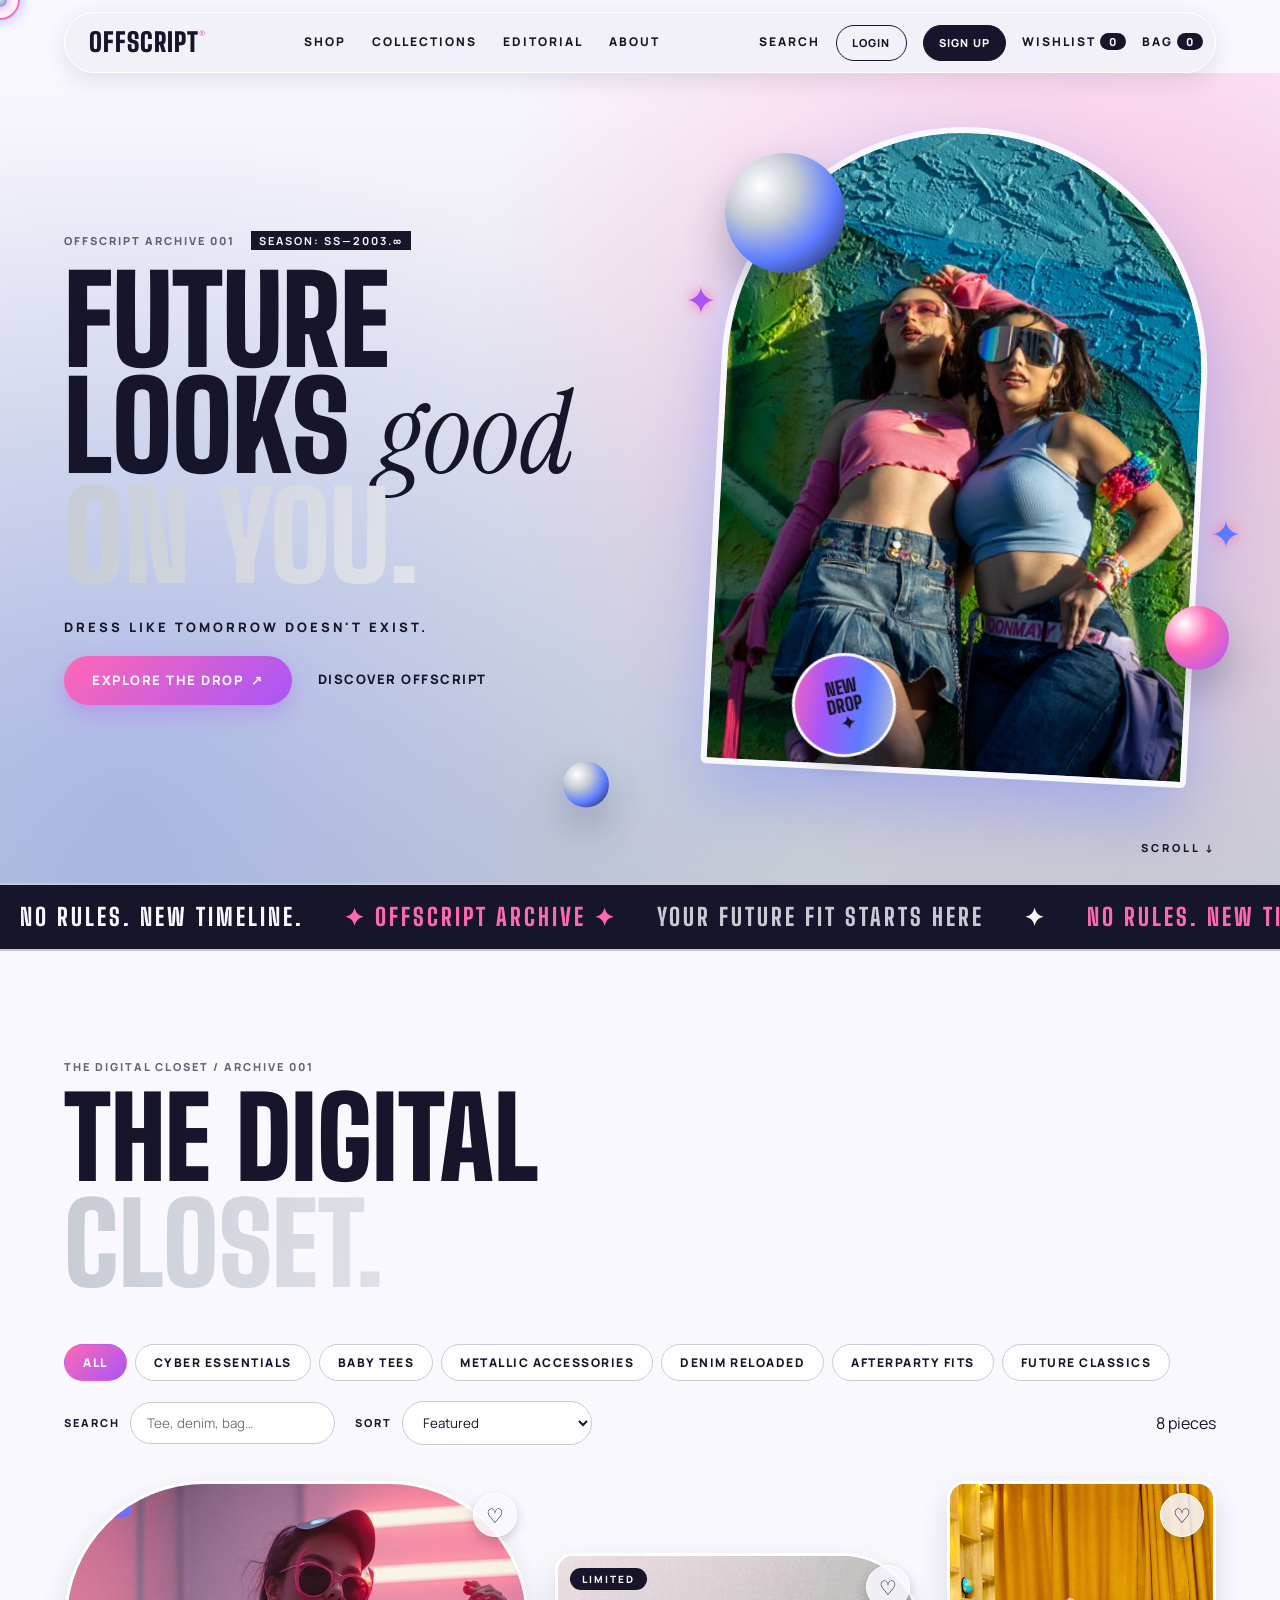
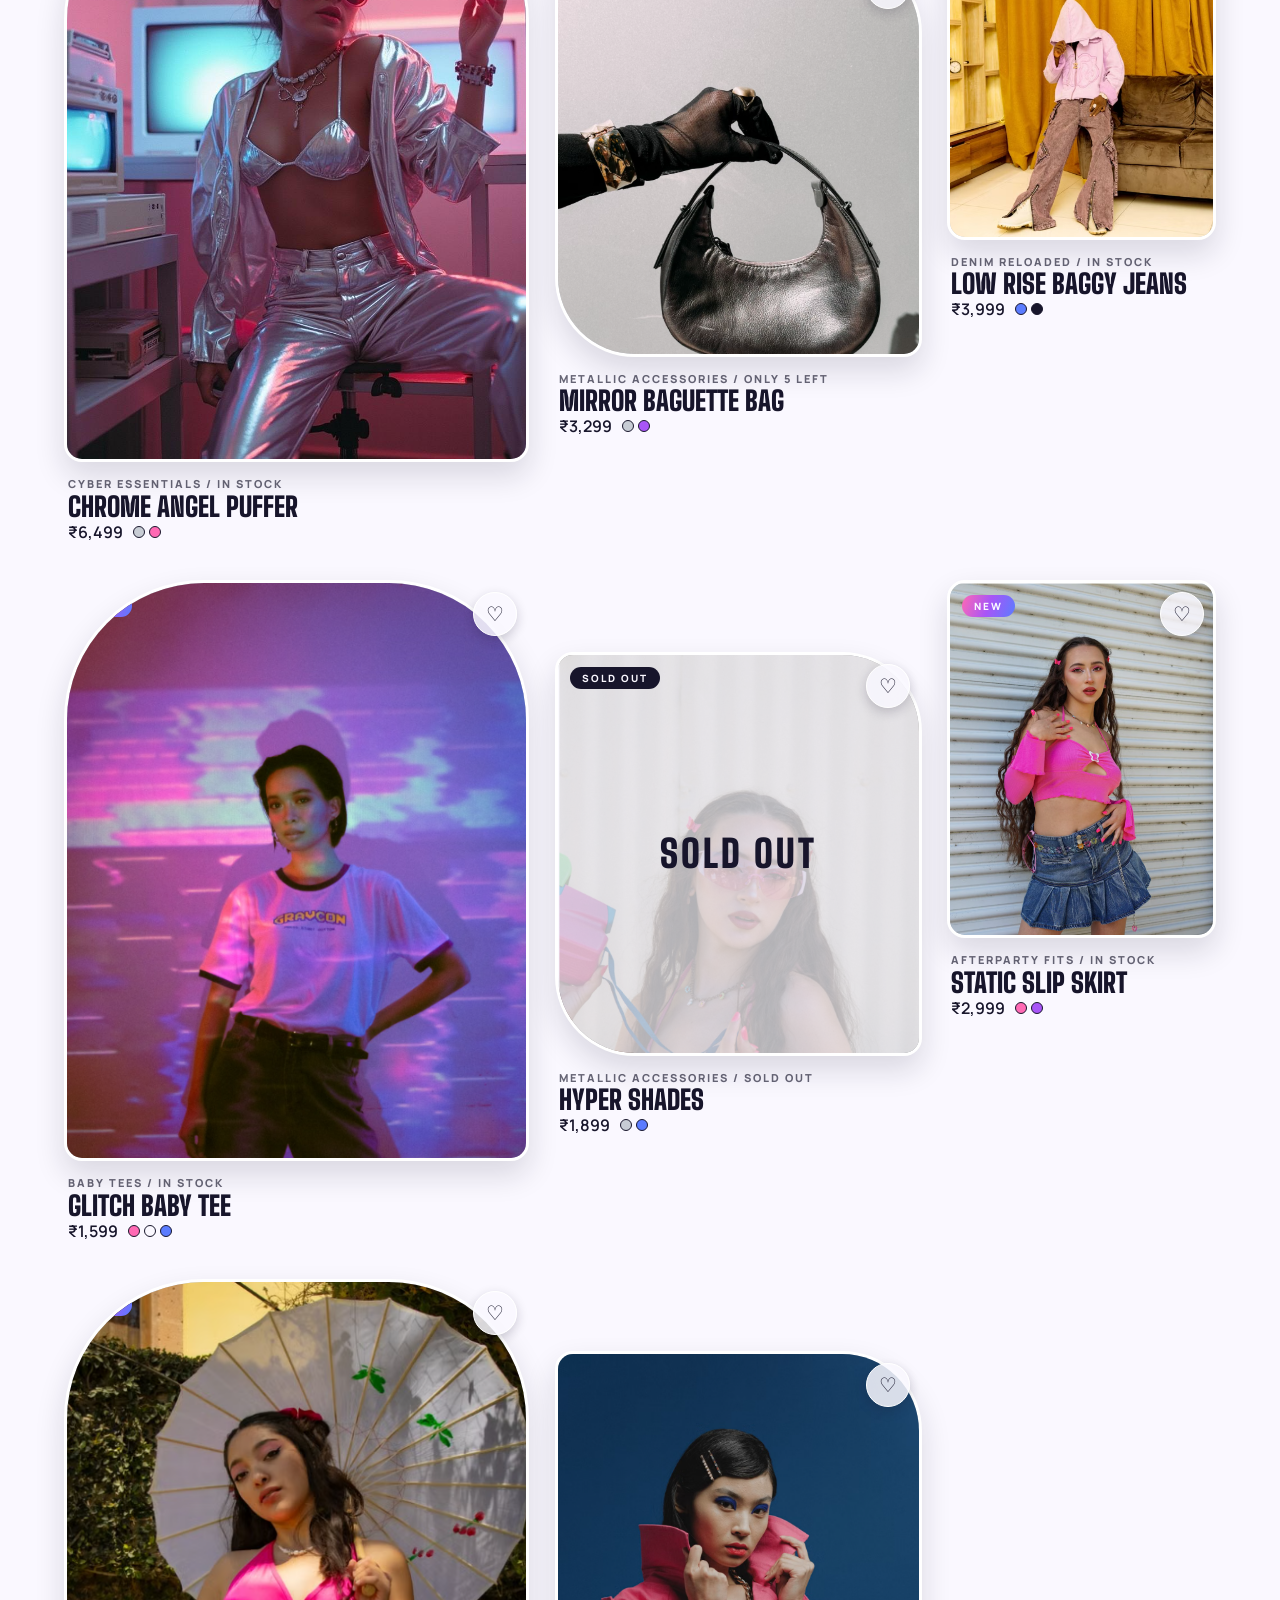
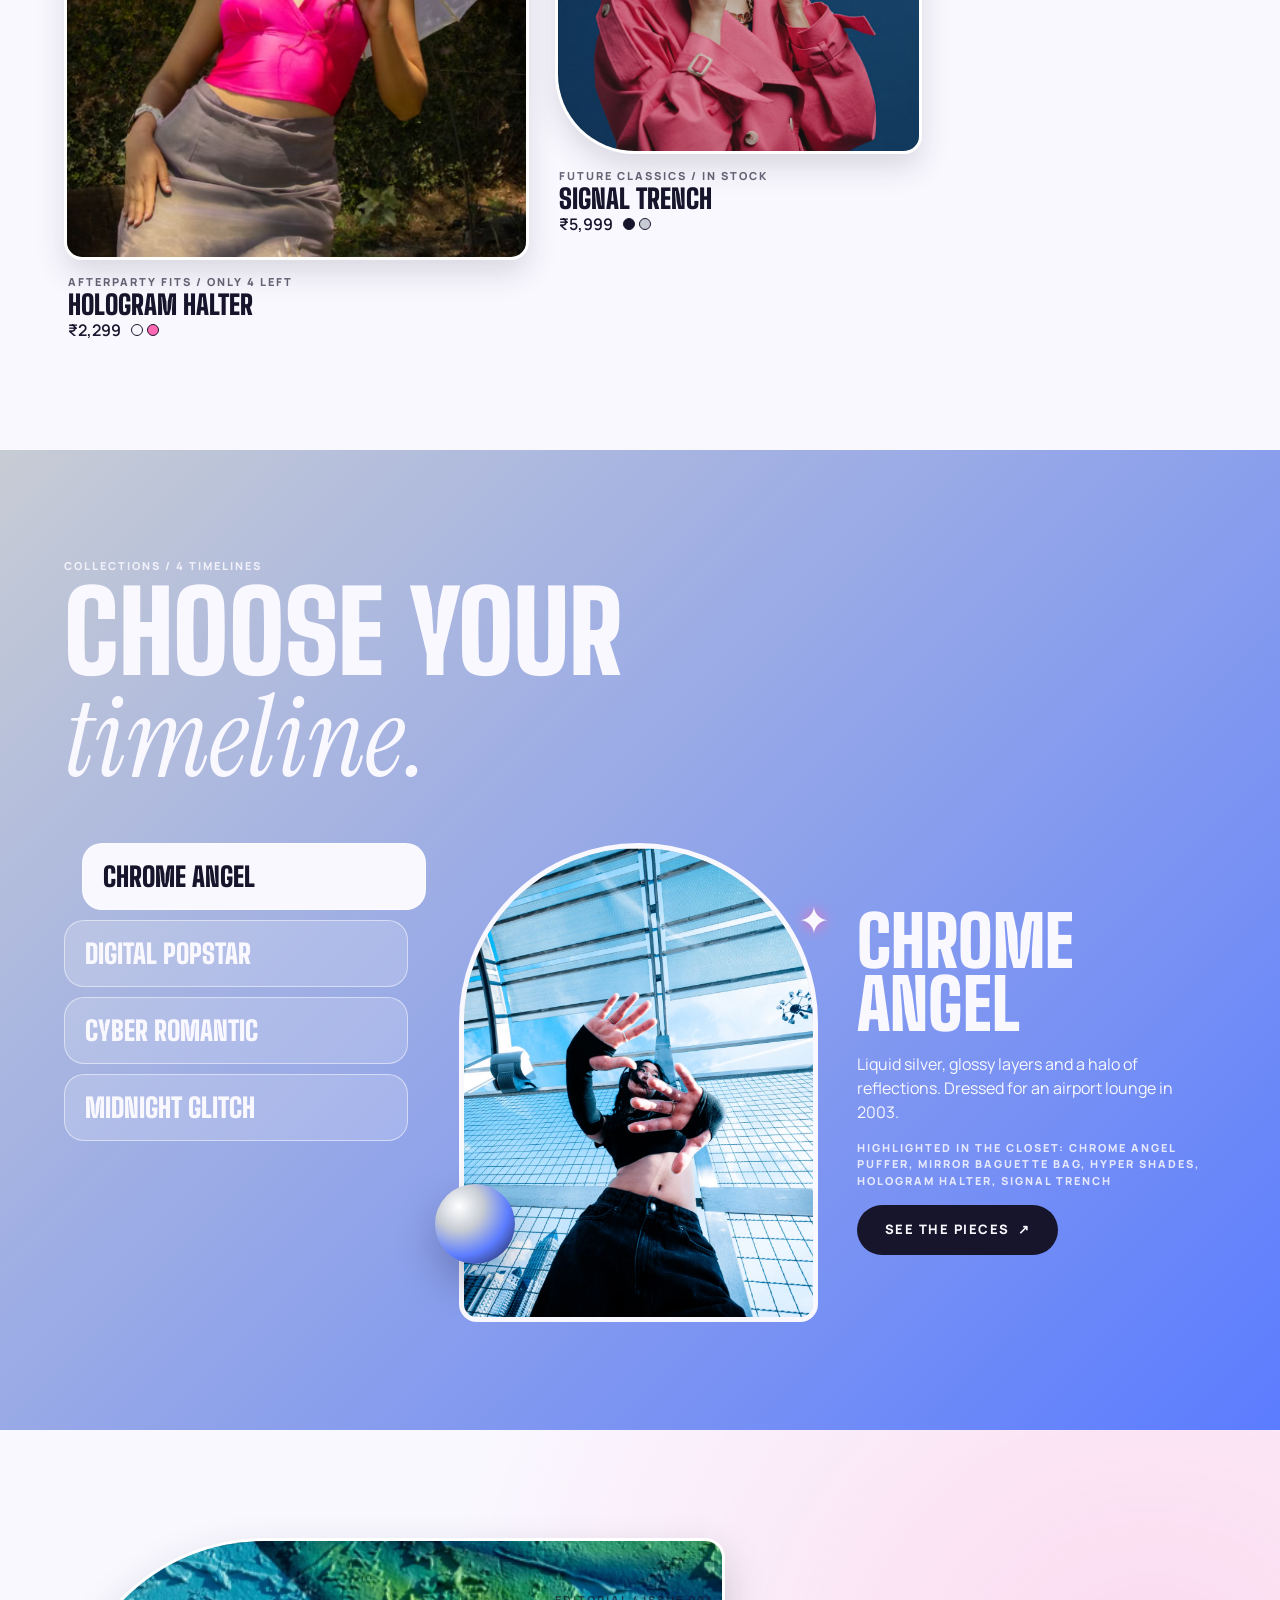
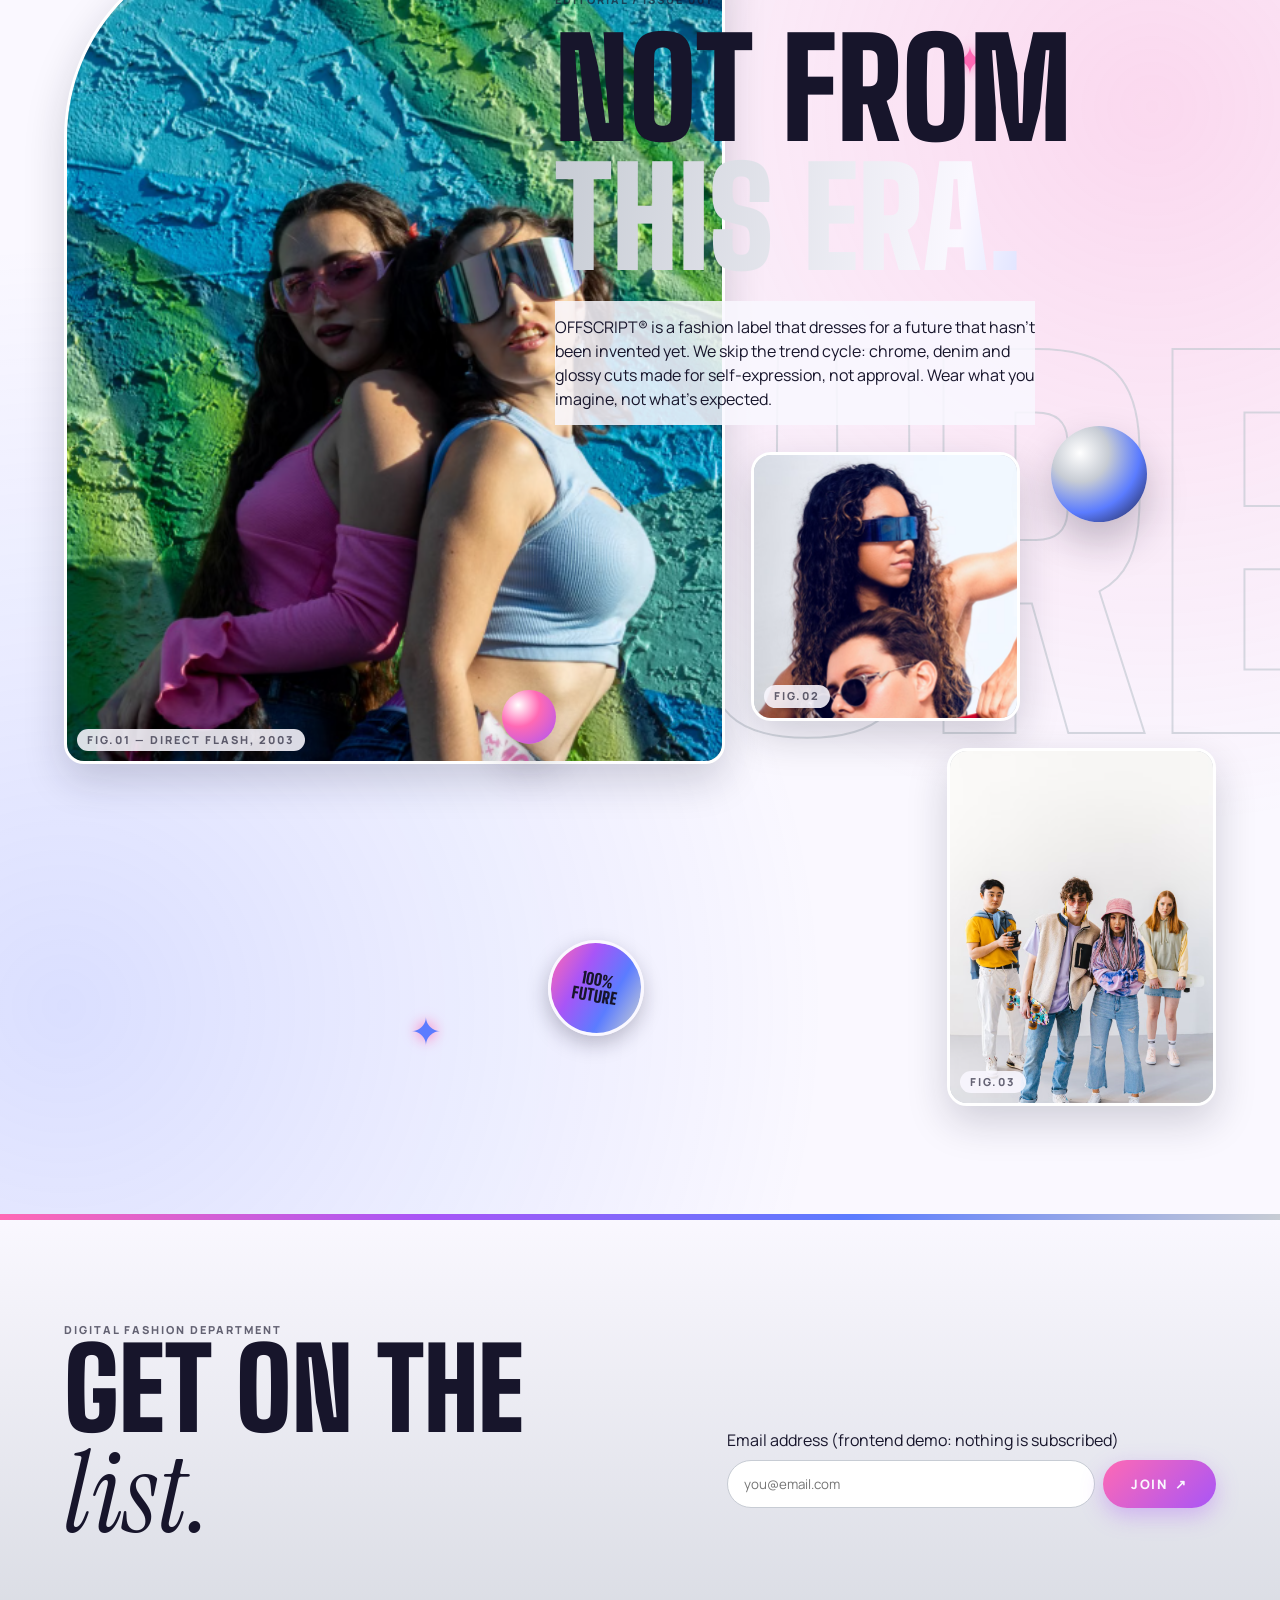
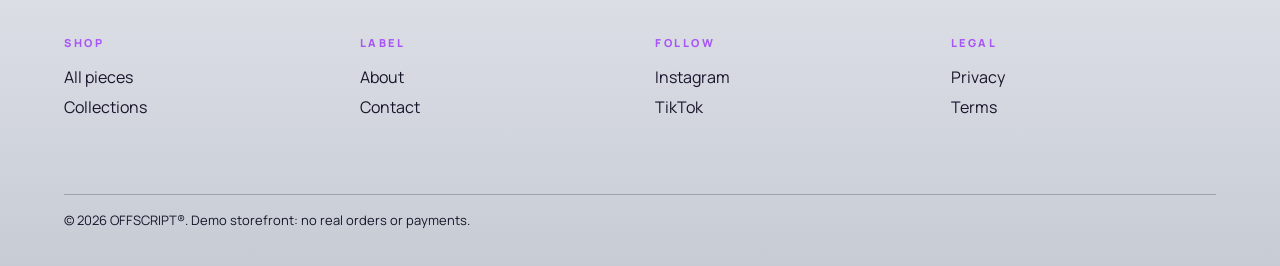
==== commit c320dc38: "Update stylesheet and script paths in index.html" ====
--- a/index.html
+++ b/index.html
@@ -11,7 +11,7 @@
 <link rel="preconnect" href="https://fonts.googleapis.com">
 <link rel="preconnect" href="https://fonts.gstatic.com" crossorigin>
 <link href="https://fonts.googleapis.com/css2?family=Big+Shoulders+Display:wght@800;900&family=Instrument+Serif:ital@1&family=Manrope:wght@400;600;800&display=swap" rel="stylesheet">
-<link rel="stylesheet" href="style.css">
+<link rel="stylesheet" href="frontend/style.css">
 </head>
 <body>
 <a class="skip" href="#shop">Skip to products</a>
@@ -270,6 +270,6 @@
 <div id="cur-dot" aria-hidden="true"></div>
 <div id="cur-ring" aria-hidden="true"></div>
 
-<script src="script.js"></script>
+<script src="frontend/script.js"></script>
 </body>
 </html>
--- a/frontend/style.css
+++ b/frontend/style.css
@@ -0,0 +1,585 @@
+@property --a { syntax: '<color>'; inherits: true; initial-value: #C7CCD4; }
+@property --b { syntax: '<color>'; inherits: true; initial-value: #5B7CFF; }
+
+:root {
+  --silver: #C7CCD4;
+  --pink: #FF69B4;
+  --blue: #5B7CFF;
+  --purple: #A855F7;
+  --pearl: #FAF8FF;
+  --navy: #17152B;
+  --a: #C7CCD4;
+  --b: #5B7CFF;
+  --display-font: 'Big Shoulders Display', Impact, sans-serif;
+  --serif-font: 'Instrument Serif', Georgia, serif;
+  --body-font: 'Manrope', Arial, sans-serif;
+}
+
+* { box-sizing: border-box; }
+
+html { scroll-behavior: smooth; scroll-padding-top: 90px; }
+
+body {
+  margin: 0;
+  background: var(--pearl);
+  color: var(--navy);
+  font-family: var(--body-font);
+  font-size: 16px;
+  line-height: 1.5;
+  overflow-x: hidden;
+}
+
+h1, h2, h3, p { margin: 0; }
+a { color: inherit; }
+button { font-family: inherit; color: inherit; background: none; border: 0; cursor: pointer; }
+img { display: block; max-width: 100%; }
+
+input, select {
+  font-family: inherit;
+  color: inherit;
+  background: white;
+  border: 1px solid var(--silver);
+  border-radius: 999px;
+  padding: 11px 16px;
+  min-width: 190px;
+}
+
+
+:focus-visible { outline: 3px solid var(--purple); outline-offset: 3px; }
+
+
+[hidden] { display: none !important; }
+
+.skip { position: absolute; left: -999px; }
+.skip:focus { left: 8px; top: 8px; background: var(--navy); color: var(--pearl); padding: 8px; z-index: 99; }
+
+section { padding: 12vh 5vw; }
+
+
+
+.big {
+  font-family: var(--display-font);
+  font-weight: 900;
+  font-size: 7rem;
+  line-height: 0.9;
+  text-transform: uppercase;
+}
+
+em { font-family: var(--serif-font); font-style: italic; font-weight: 400; text-transform: none; }
+
+.chrome {
+  background: linear-gradient(100deg, var(--silver), var(--pearl), var(--blue), var(--pink), var(--silver));
+  background-size: 250% 100%;
+  -webkit-background-clip: text;
+  background-clip: text;
+  color: transparent;
+  animation: shine 6s linear infinite;
+}
+
+.cap {
+  font-size: 11px;
+  font-weight: 800;
+  letter-spacing: 2px;
+  text-transform: uppercase;
+  color: rgba(23, 21, 43, 0.65);
+}
+.cap b { margin-left: 12px; padding: 2px 8px; background: var(--navy); color: var(--pearl); }
+
+.ln { display: block; overflow: hidden; padding: 2px 6px 4px; margin: 0 -6px; }
+.ln span { display: block; }
+
+.btn {
+  display: inline-flex;
+  align-items: center;
+  justify-content: center;
+  gap: 8px;
+  padding: 15px 28px;
+  border-radius: 999px;
+  background: linear-gradient(135deg, var(--pink), var(--purple));
+  color: var(--pearl);
+  font-size: 13px;
+  font-weight: 800;
+  letter-spacing: 1.5px;
+  text-decoration: none;
+  box-shadow: 0 8px 22px rgba(168, 85, 247, 0.35);
+  transition: transform 0.3s, box-shadow 0.3s;
+}
+.btn:hover { transform: translateY(-3px); box-shadow: 0 12px 30px rgba(91, 124, 255, 0.5); }
+.btn i { font-style: normal; transition: transform 0.3s; }
+.btn:hover i { transform: translate(4px, -4px); }
+.btn:disabled { opacity: 0.4; pointer-events: none; }
+
+.link { font-size: 13px; font-weight: 800; letter-spacing: 1.5px; text-decoration: none; border-bottom: 2px solid transparent; }
+.link:hover { border-bottom-color: var(--pink); }
+
+.close { border: 1px solid currentColor; border-radius: 999px; padding: 6px 16px; font-size: 13px; font-weight: 600; }
+.close:hover { background: var(--navy); color: var(--pearl); }
+
+.orb {
+  position: absolute;
+  border-radius: 50%;
+  background: radial-gradient(circle at 30% 28%, white, var(--silver) 30%, var(--blue) 62%, var(--navy));
+  box-shadow: 0 20px 40px rgba(23, 21, 43, 0.25);
+  animation: float 7s ease-in-out infinite;
+  z-index: 2;
+}
+
+.star { position: absolute; font-size: 38px; color: var(--purple); text-shadow: 0 0 14px var(--pink); z-index: 2; }
+
+.sticker {
+  position: absolute;
+  right: 30vw;
+  bottom: 14vh;
+  z-index: 4;
+  width: 104px;
+  height: 104px;
+  border-radius: 50%;
+  display: flex;
+  align-items: center;
+  justify-content: center;
+  text-align: center;
+  font-family: var(--display-font);
+  font-weight: 900;
+  font-size: 18px;
+  line-height: 1;
+  color: var(--navy);
+  background: linear-gradient(110deg, var(--pink), var(--purple), var(--blue), var(--silver));
+  border: 3px solid var(--pearl);
+  transform: rotate(-12deg);
+  box-shadow: 0 8px 20px rgba(23, 21, 43, 0.25);
+}
+
+header {
+  position: sticky;      
+  z-index: 50;
+  margin: 12px 5vw 0;
+  padding: 10px 12px 10px 24px;
+  display: flex;
+  align-items: center;
+  justify-content: space-between;
+  gap: 12px;
+  border-radius: 999px;
+  background: rgba(240, 240, 247, 0.85);
+  backdrop-filter: blur(14px);   
+  border: 1px solid white;
+  box-shadow: 0 6px 24px rgba(23, 21, 43, 0.12);
+}
+header.stuck { box-shadow: 0 10px 34px rgba(23, 21, 43, 0.22); }  
+
+.logo { font-family: var(--display-font); font-weight: 900; font-size: 26px; letter-spacing: 1px; text-decoration: none; }
+.logo sup { font-size: 13px; color: var(--pink); }
+
+nav { display: flex; gap: 26px; }
+nav a, .tools button {
+  font-size: 12px;
+  font-weight: 800;
+  letter-spacing: 2px;
+  text-transform: uppercase;
+  text-decoration: none;
+  padding: 6px 0;
+  border-bottom: 2px solid transparent;
+}
+nav a:hover, .tools button:hover { border-bottom-color: var(--pink); }
+
+.tools { display: flex; align-items: center; gap: 16px; }
+.count { display: inline-block; min-width: 26px; padding: 1px 6px; border-radius: 999px; background: var(--navy); color: var(--pearl); text-align: center; font-size: 11px; }
+
+/* Login / Sign up — matching navbar button pair */
+.tools .auth-link {
+  display: inline-flex;
+  align-items: center;
+  justify-content: center;
+  min-height: 36px;
+  padding: 8px 15px;
+  border: 1px solid var(--navy);
+  border-radius: 999px;
+  font-size: 11px;
+  font-weight: 800;
+  letter-spacing: 1.2px;
+  line-height: 1;
+  text-transform: uppercase;
+  text-decoration: none;
+  white-space: nowrap;
+  transition: background 0.25s ease, color 0.25s ease,
+              border-color 0.25s ease, transform 0.25s ease;
+}
+
+.tools .auth-login {
+  color: var(--navy);
+  background: transparent;
+}
+
+.tools .auth-signup {
+  color: var(--pearl);
+  background: var(--navy);
+  border-color: var(--navy);
+}
+
+.tools .auth-login:hover {
+  color: var(--pearl);
+  background: var(--navy);
+  border-bottom-color: var(--navy);
+  transform: translateY(-1px);
+}
+
+.tools .auth-signup:hover {
+  color: var(--navy);
+  background: var(--silver);
+  border-color: var(--silver);
+  border-bottom-color: var(--silver);
+  transform: translateY(-1px);
+}
+
+@media (max-width: 900px) {
+  .tools .auth-link {
+    min-height: 32px;
+    padding: 7px 11px;
+    font-size: 10px;
+    letter-spacing: 0.8px;
+  }
+}
+
+
+#btn-menu { display: none; background: var(--navy); color: var(--pearl); border-radius: 999px; padding: 8px 16px; border-bottom: 0; }
+
+
+.hero {
+  position: relative;
+  min-height: 90vh;
+  padding: 6vh 5vw 8vh;
+  display: flex;
+  flex-direction: column;
+  justify-content: center;
+  overflow: hidden;
+  background:
+    radial-gradient(circle at 85% 30%, rgba(255, 105, 180, 0.35), transparent 50%),
+    radial-gradient(circle at 10% 90%, rgba(91, 124, 255, 0.3), transparent 50%),
+    linear-gradient(180deg, var(--pearl), var(--silver));
+}
+
+
+.arch {
+  position: absolute;
+  right: 6vw;
+  top: 6vh;
+  width: 38vw;
+  max-width: 520px;
+  aspect-ratio: 3 / 4;
+  border-radius: 999px 999px 24px 24px; 
+  overflow: hidden;
+  border: 6px solid var(--pearl);
+  box-shadow: 0 30px 70px rgba(91, 124, 255, 0.4);
+  transform: rotate(3deg);
+}
+.arch img { width: 100%; height: 100%; object-fit: cover; }
+
+.hero-cap, .hero-h, .hero-copy { position: relative; z-index: 3; }
+.hero-cap { margin-bottom: 18px; }
+.hero-h { font-family: var(--display-font); font-weight: 900; font-size: 9.5vw; line-height: 0.85; text-transform: uppercase; }   
+.hero-h .ln { padding-bottom: 0.25em; margin-bottom: -0.25em; }
+.hero-h em { font-size: 0.95em; }
+.hero-copy { margin-top: 30px; }
+.hero-copy > p { font-size: 13px; font-weight: 800; letter-spacing: 3px; margin-bottom: 18px; }
+.hero-btns { display: flex; align-items: center; gap: 26px; flex-wrap: wrap; }
+.scroll { position: absolute; right: 5vw; bottom: 3vh; font-size: 11px; font-weight: 800; letter-spacing: 3px; text-decoration: none; }
+
+
+.o1 { width: 120px; height: 120px; right: 34vw; top: 12vh; }
+.o2 { width: 64px; height: 64px; right: 4vw; bottom: 22vh; background: radial-gradient(circle at 30% 28%, white, var(--pink) 40%, var(--purple)); }
+.o3 { width: 46px; height: 46px; left: 44vw; bottom: 10vh; }
+.s1 { right: 44vw; top: 22vh; }
+.s2 { right: 3vw; top: 48vh; color: var(--blue); }
+
+
+.ticker { overflow: hidden; background: var(--navy); color: var(--pearl); border-top: 2px solid var(--silver); border-bottom: 2px solid var(--silver); }
+.track { display: flex; width: max-content; animation: scroll-left 32s linear infinite; }
+.ticker:hover .track { animation-play-state: paused; }
+.track span { padding: 14px 20px; font-family: var(--display-font); font-weight: 800; font-size: 24px; letter-spacing: 3px; white-space: nowrap; text-transform: uppercase; }
+.track span:nth-child(3n+2) { color: var(--pink); }
+.track span:nth-child(3n) { color: var(--silver); }
+
+
+#shop .big { margin: 10px 0 5vh; }
+
+.filters { display: flex; flex-wrap: wrap; gap: 8px; padding-bottom: 14px; }
+.filters button {
+  padding: 9px 18px;
+  border-radius: 999px;
+  background: rgba(255, 255, 255, 0.7);
+  border: 1px solid var(--silver);
+  font-size: 12px;
+  font-weight: 800;
+  letter-spacing: 1.5px;
+  text-transform: uppercase;
+  transition: background 0.3s, color 0.3s;
+}
+.filters button:hover { border-color: var(--purple); }
+.filters button[aria-pressed="true"] { background: linear-gradient(135deg, var(--pink), var(--purple)); color: var(--pearl); border-color: transparent; }
+
+.bar { display: flex; align-items: center; flex-wrap: wrap; gap: 20px; padding: 6px 0 4vh; }
+.bar label { display: flex; align-items: center; gap: 10px; font-size: 11px; font-weight: 800; letter-spacing: 2px; text-transform: uppercase; }
+.bar p { margin-left: auto; }
+
+
+.grid { display: grid; grid-template-columns: repeat(12, 1fr); gap: 4vh 2vw; align-items: start; }
+.card { position: relative; grid-column: span 4; animation: rise 0.7s ease both; transition: transform 0.4s, opacity 0.4s; }
+.card:nth-child(3n+1) { grid-column: span 5; }
+.card:nth-child(3n+2) { grid-column: span 4; margin-top: 8vh; }
+.card:nth-child(3n) { grid-column: span 3; }
+.card:hover { transform: translateY(-6px); }
+
+.ph {
+  position: relative;
+  display: block;
+  width: 100%;
+  padding: 0;
+  aspect-ratio: 4 / 5;
+  overflow: hidden;
+  border-radius: 140px 140px 18px 18px;
+  border: 3px solid white;
+  box-shadow: 0 14px 30px rgba(23, 21, 43, 0.14);
+}
+.card:nth-child(3n+2) .ph { aspect-ratio: 1 / 1.1; border-radius: 18px 80px 18px 80px; }
+.card:nth-child(3n) .ph { aspect-ratio: 3 / 4; border-radius: 18px; }
+.ph img { position: absolute; top: 0; left: 0; width: 100%; height: 100%; object-fit: cover; transition: transform 0.8s, opacity 0.4s; }
+.ph img + img { opacity: 0; }                       
+.card:hover .ph img { transform: scale(1.06); }     
+.card:hover .ph img + img { opacity: 1; }           
+
+.badge { position: absolute; left: 12px; top: 12px; z-index: 2; padding: 4px 12px; border-radius: 999px; background: var(--navy); color: var(--pearl); font-size: 10px; font-weight: 800; letter-spacing: 2px; }
+.badge.new { background: linear-gradient(110deg, var(--pink), var(--purple), var(--blue)); }
+
+.card.sold .ph::after { content: "SOLD OUT"; position: absolute; top: 0; left: 0; width: 100%; height: 100%; display: flex; align-items: center; justify-content: center; background: rgba(250, 248, 255, 0.7); font-family: var(--display-font); font-weight: 900; font-size: 38px; letter-spacing: 3px; }
+
+/* Heart button */
+.wish { position: absolute; right: 12px; top: 12px; z-index: 2; width: 44px; height: 44px; border-radius: 50%; background: rgba(250, 248, 255, 0.85); border: 1px solid white; font-size: 20px; box-shadow: 0 4px 12px rgba(23, 21, 43, 0.2); transition: background 0.3s; }
+.wish[aria-pressed="true"] { background: var(--pink); color: white; }
+.wish.pop { animation: pop 0.5s ease; }
+
+.info { padding: 14px 4px 0; }
+.info h3 { font-family: var(--display-font); font-weight: 900; font-size: 27px; line-height: 1; text-transform: uppercase; }
+.price { display: flex; align-items: center; gap: 10px; font-weight: 600; }
+.dots { display: flex; gap: 4px; }
+.dot { width: 12px; height: 12px; border-radius: 50%; border: 1px solid var(--navy); }
+
+
+.card.hl .ph { box-shadow: 0 0 0 3px var(--purple), 0 0 34px rgba(168, 85, 247, 0.6); }
+.card.dim { opacity: 0.4; }
+
+.state { padding: 12vh 0; text-align: center; font-family: var(--display-font); font-weight: 900; font-size: 32px; text-transform: uppercase; }
+
+
+.tl { position: relative; overflow: hidden; color: var(--pearl); background: linear-gradient(135deg, var(--a), var(--b)); transition: --a 0.8s, --b 0.8s; }
+.tl .cap { color: rgba(250, 248, 255, 0.85); }
+.tl .big { margin: 8px 0 6vh; }
+.tl-grid { display: grid; grid-template-columns: 1fr 2.2fr; gap: 4vw; align-items: start; }
+.tl-tabs { display: grid; gap: 10px; }
+.tl-tab {
+  text-align: left;
+  padding: 16px 20px;
+  border-radius: 20px;
+  background: rgba(250, 248, 255, 0.18);
+  border: 1px solid rgba(255, 255, 255, 0.5);
+  font-family: var(--display-font);
+  font-weight: 900;
+  font-size: 27px;
+  text-transform: uppercase;
+  transition: transform 0.4s, background 0.3s, color 0.3s;
+}
+.tl-tab:hover { transform: translateX(6px); }
+.tl-tab[aria-checked="true"] { background: var(--pearl); color: var(--navy); transform: translateX(18px); }
+.tl-stage { display: grid; grid-template-columns: 1fr 1fr; gap: 3vw; align-items: center; }
+.tl-frame { position: relative; aspect-ratio: 3 / 4; border-radius: 200px 200px 20px 20px; }
+.tl-frame img { width: 100%; height: 100%; object-fit: cover; border-radius: inherit; border: 5px solid var(--pearl); transition: opacity 0.35s; }
+.tl-frame.swap img { opacity: 0; }                   /* class added briefly by JavaScript to fade the image */
+.tl-text { display: grid; gap: 16px; justify-items: start; }
+.tl-text h3 { font-family: var(--display-font); font-weight: 900; font-size: 70px; line-height: 0.9; text-transform: uppercase; }
+.tl-text .btn { background: var(--navy); box-shadow: none; }
+.o4 { width: 80px; height: 80px; left: -24px; bottom: 12%; }
+.s3 { right: -12px; top: 10%; color: var(--pearl); }
+
+
+.edit {
+  position: relative;
+  overflow: hidden;
+  background:
+    radial-gradient(circle at 90% 20%, rgba(255, 105, 180, 0.22), transparent 45%),
+    radial-gradient(circle at 5% 85%, rgba(91, 124, 255, 0.2), transparent 45%),
+    var(--pearl);
+}
+.ghost { position: absolute; left: 0; top: 38%; z-index: 0; white-space: nowrap; font-family: var(--display-font); font-weight: 900; font-size: 30rem; line-height: 0.8; color: transparent; -webkit-text-stroke: 2px rgba(199, 204, 212, 0.7); pointer-events: none; user-select: none; }
+
+.edit-grid { position: relative; z-index: 1; display: grid; grid-template-columns: repeat(12, 1fr); gap: 3vh 2vw; align-items: start; }
+.frame { position: relative; overflow: hidden; border: 3px solid white; box-shadow: 0 16px 40px rgba(23, 21, 43, 0.18); }
+.frame img { width: 100%; height: 100%; object-fit: cover; transform: scale(1.1); }
+.ed-main { grid-column: 1 / 8; grid-row: 1 / 4; aspect-ratio: 4 / 5; border-radius: 200px 20px 20px 20px; }
+.ed-copy { grid-column: 6 / 13; grid-row: 1; position: relative; z-index: 3; display: grid; gap: 18px; padding-top: 6vh; }
+.ed-copy .big { font-size: 8.5rem; }
+.ed-copy > p:last-child { max-width: 30rem; background: rgba(250, 248, 255, 0.85); padding: 14px 0; }
+.ed-small { aspect-ratio: 1 / 1; border-radius: 20px; transition: transform 0.5s; }
+.s-a { grid-column: 8 / 11; grid-row: 2; transform: rotate(-4deg); }
+.s-b { grid-column: 10 / 13; grid-row: 3; transform: rotate(3deg); aspect-ratio: 3 / 4; }
+.s-a:hover, .s-b:hover { transform: rotate(0deg) scale(1.04); }
+.tape { position: absolute; left: 10px; bottom: 10px; z-index: 2; padding: 3px 10px; border-radius: 999px; background: rgba(250, 248, 255, 0.88); }
+.sticker.alt { right: auto; left: 42%; bottom: 6%; width: 96px; height: 96px; font-size: 16px; transform: rotate(10deg); }
+.o5 { width: 96px; height: 96px; right: 6%; top: 46%; }
+.o6 { width: 54px; height: 54px; left: 38%; top: 62%; background: radial-gradient(circle at 30% 28%, white, var(--pink) 40%, var(--purple)); }
+.s4 { right: 20%; top: 8%; color: var(--pink); }
+.s5 { left: 30%; bottom: 4%; color: var(--blue); }
+
+footer { position: relative; padding: 12vh 5vw 4vh; background: linear-gradient(180deg, var(--pearl), var(--silver)); }
+footer::before { content: ""; position: absolute; top: 0; left: 0; right: 0; height: 6px; background: linear-gradient(110deg, var(--pink), var(--purple), var(--blue), var(--silver)); }
+.foot-top { display: grid; grid-template-columns: 1.2fr 1fr; gap: 6vw; align-items: end; }
+.foot-top form { display: grid; gap: 8px; }
+.row { display: flex; flex-wrap: wrap; gap: 8px; }
+.row input { flex: 1; }
+.err { min-height: 21px; font-size: 14px; font-weight: 800; }
+.err:not(:empty)::before { content: "✕ "; }
+.ok { font-weight: 800; color: var(--purple); }
+input[aria-invalid="true"] { border: 2px solid var(--pink); }   /* set by JavaScript when the email is wrong */
+.foot-grid { display: grid; grid-template-columns: repeat(4, 1fr); gap: 30px; margin-top: 10vh; }
+.foot-grid h3 { margin-bottom: 10px; font-size: 11px; font-weight: 800; letter-spacing: 2.5px; text-transform: uppercase; color: var(--purple); }
+.foot-grid a { display: block; padding: 3px 0; text-decoration: none; }
+.foot-grid a:hover { color: var(--pink); }
+.foot-bar { margin-top: 8vh; padding-top: 16px; border-top: 1px solid rgba(23, 21, 43, 0.25); font-size: 13px; }
+
+
+
+#overlay { position: fixed; top: 0; left: 0; right: 0; bottom: 0; z-index: 60; background: rgba(23, 21, 43, 0.55); opacity: 0; visibility: hidden; transition: opacity 0.3s, visibility 0.3s; }
+#overlay.open { opacity: 1; visibility: visible; }
+
+.drawer { position: fixed; top: 0; right: 0; bottom: 0; z-index: 70; width: 440px; max-width: 100%; display: flex; flex-direction: column; background: #f0eefa; border-left: 3px solid white; box-shadow: -20px 0 60px rgba(23, 21, 43, 0.3); transform: translateX(105%); visibility: hidden; transition: transform 0.5s, visibility 0.5s; }
+.drawer.open { transform: translateX(0); visibility: visible; }
+.drawer-head { display: flex; align-items: center; justify-content: space-between; padding: 20px; border-bottom: 1px solid var(--silver); }
+.drawer-head h2 { font-family: var(--display-font); font-weight: 900; font-size: 32px; }
+.drawer-body { flex: 1; overflow: auto; padding: 18px; }
+.drawer-foot { display: grid; gap: 10px; padding: 18px; border-top: 1px solid var(--silver); }
+.total { display: flex; justify-content: space-between; font-weight: 800; }
+.note { font-size: 13px; color: rgba(23, 21, 43, 0.65); }
+
+.line { display: flex; gap: 14px; padding: 14px 0; border-bottom: 1px solid var(--silver); }
+.line img { width: 72px; height: 92px; object-fit: cover; border-radius: 36px 36px 10px 10px; border: 2px solid white; }
+.line-info { flex: 1; }
+.qty { display: flex; align-items: center; gap: 8px; margin-top: 8px; }
+.qty button { min-width: 32px; height: 32px; border-radius: 50%; border: 1px solid var(--navy); }
+.qty button:hover { background: var(--navy); color: var(--pearl); }
+.qty .link { min-width: 0; height: auto; margin-left: auto; border: 0; border-radius: 0; color: var(--purple); }
+.qty .link:hover { background: none; }
+
+.empty { display: grid; justify-items: center; gap: 10px; padding: 8vh 0; text-align: center; }
+.empty .orb { position: relative; width: 70px; height: 70px; }
+.empty h3 { font-family: var(--display-font); font-weight: 900; font-size: 29px; text-transform: uppercase; }
+.bag-bump { animation: pop 0.5s ease; }
+
+dialog { width: 860px; max-width: 94vw; max-height: 92vh; overflow-y: auto; overscroll-behavior: contain; padding: 26px; border: 0; border-radius: 32px; background: var(--pearl); color: var(--navy); box-shadow: 0 30px 80px rgba(23, 21, 43, 0.5); }
+dialog::backdrop { background: rgba(23, 21, 43, 0.7); }
+dialog > .close { float: right; }
+.pd { display: grid; grid-template-columns: 1fr 1fr; gap: 26px; clear: both; }
+.pd img { width: 100%; aspect-ratio: 4 / 5; object-fit: cover; border-radius: 160px 160px 18px 18px; border: 3px solid white; }
+.pd h2 { margin: 6px 0 10px; font-family: var(--display-font); font-weight: 900; font-size: 54px; line-height: 0.9; text-transform: uppercase; }
+.pd p { margin-bottom: 10px; }
+.opts { display: flex; flex-wrap: wrap; gap: 8px; margin: 6px 0 14px; }
+.opt { min-width: 48px; padding: 9px 14px; border-radius: 999px; border: 2px solid var(--navy); font-size: 14px; font-weight: 800; }
+.opt[aria-checked="true"] { background: linear-gradient(135deg, var(--pink), var(--purple)); color: var(--pearl); border-color: transparent; }
+
+
+#toast { position: fixed; left: 50%; bottom: 24px; z-index: 100; padding: 12px 22px; border-radius: 999px; border: 2px solid var(--pink); background: var(--navy); color: var(--pearl); font-weight: 800; opacity: 0; pointer-events: none; transform: translateX(-50%); transition: opacity 0.3s; }
+#toast.show { opacity: 1; }
+
+#to-top { position: fixed; right: 20px; bottom: 20px; z-index: 40; width: 48px; height: 48px; border-radius: 50%; background: linear-gradient(135deg, white, var(--silver)); border: 2px solid white; box-shadow: 0 8px 20px rgba(23, 21, 43, 0.3); font-weight: 800; opacity: 0; pointer-events: none; transition: opacity 0.3s; }
+#to-top.show { opacity: 1; pointer-events: auto; }
+
+#cur-dot, #cur-ring, .spark { position: fixed; top: 0; left: 0; pointer-events: none; z-index: 300; }
+#cur-dot, #cur-ring { display: none; }
+.has-cursor #cur-dot, .has-cursor #cur-ring { display: block; }
+.has-cursor, .has-cursor * { cursor: none !important; }
+.has-cursor input, .has-cursor select { cursor: auto !important; }
+.has-cursor dialog, .has-cursor dialog * { cursor: auto !important; }
+.has-cursor dialog button { cursor: pointer !important; }
+
+body.no-scroll { overflow: hidden; }
+#cur-dot { width: 14px; height: 14px; margin: -7px 0 0 -7px; border-radius: 50%; background: radial-gradient(circle at 30% 28%, white, var(--silver) 40%, var(--blue)); box-shadow: 0 0 12px var(--pink); }
+#cur-ring { width: 40px; height: 40px; margin: -20px 0 0 -20px; border-radius: 50%; border: 2px solid var(--pink); box-shadow: 0 0 14px rgba(91, 124, 255, 0.55); text-align: center; line-height: 36px; font-size: 10px; font-weight: 800; letter-spacing: 2px; color: var(--pearl); transition: left 0.12s, top 0.12s, width 0.3s, height 0.3s, margin 0.3s, background 0.3s; }
+#cur-ring.hover { width: 64px; height: 64px; margin: -32px 0 0 -32px; background: rgba(255, 105, 180, 0.16); border-color: var(--blue); }
+#cur-ring.view { width: 92px; height: 92px; margin: -46px 0 0 -46px; background: linear-gradient(135deg, var(--pink), var(--purple)); border-color: var(--pearl); line-height: 88px; }
+#cur-ring.off, #cur-dot.off { opacity: 0; }
+.spark { font-size: 14px; margin: -7px 0 0 -7px; text-shadow: 0 0 8px currentColor; animation: spark 0.9s ease-out forwards; }
+
+
+.js .ln span { transform: translateY(115%); transition: transform 0.9s ease; }
+.js .ln:nth-child(2) span { transition-delay: 0.1s; }
+.js .ln:nth-child(3) span { transition-delay: 0.2s; }
+.js .in .ln span, .js .ready .hero .ln span { transform: translateY(0); }
+
+.js [data-reveal]:not(h2) { opacity: 0; transform: translateY(22px); transition: opacity 0.7s, transform 0.8s; }
+.js [data-reveal].in:not(h2) { opacity: 1; transform: translateY(0); }
+
+.js .clip img { clip-path: inset(0 100% 0 0); transition: clip-path 1.2s ease; }
+.js .clip.in img { clip-path: inset(0 0 0 0); }
+
+.js .arch { opacity: 0; transition: opacity 1.2s ease 0.3s; }
+.js .ready .arch { opacity: 1; }
+.js .hero-cap, .js .hero-copy, .js .sticker, .js .scroll { opacity: 0; transition: opacity 0.8s; }
+.js .ready .hero-cap { opacity: 1; }
+.js .ready .hero-copy { opacity: 1; transition-delay: 0.8s; }
+.js .ready .sticker, .js .ready .scroll { opacity: 1; transition-delay: 1.1s; }
+
+@keyframes shine { to { background-position: -250% 0; } }
+@keyframes float { 50% { margin-top: -14px; } }
+@keyframes scroll-left { to { transform: translateX(-50%); } }
+@keyframes rise { from { opacity: 0; transform: translateY(26px); } }
+@keyframes pop { 40% { transform: scale(1.35); } }
+@keyframes spark { to { transform: translateY(26px) scale(0.2); opacity: 0; } }
+
+
+
+@media (max-width: 900px) {
+  header { padding-left: 18px; }
+  nav { display: none; position: absolute; left: 0; right: 0; top: 100%; flex-direction: column; gap: 0; margin-top: 8px; padding: 8px 24px; border-radius: 24px; background: var(--pearl); box-shadow: 0 14px 40px rgba(23, 21, 43, 0.25); }
+  nav.open { display: flex; }                     /* class toggled by JavaScript */
+  nav a { padding: 14px 0; border-bottom: 1px solid var(--silver); }
+  #btn-menu { display: block; }
+  #btn-search { display: none; }
+  .tools { gap: 10px; }
+
+  .big { font-size: 4rem; }
+  .hero { justify-content: flex-end; }
+  .hero-h { font-size: 6rem; }
+  .arch { width: 62vw; right: -4vw; top: 3vh; opacity: 0.9; }
+  .sticker { right: 6vw; bottom: 20vh; }
+  .o1 { right: 50vw; }
+  .s1, .ghost, .o5, .o6, .sticker.alt { display: none; }
+
+  .grid { grid-template-columns: 1fr 1fr; }
+  .card, .card:nth-child(n) { grid-column: span 1; margin-top: 0; }
+  .card:nth-child(even) { margin-top: 5vh; }
+  .card:nth-child(n) .ph { aspect-ratio: 4 / 5; border-radius: 90px 90px 14px 14px; }
+
+  .tl-grid, .tl-stage, .foot-top, .pd { grid-template-columns: 1fr; }
+  .pd img { max-height: 50vh; }
+  .tl-tabs { grid-template-columns: 1fr 1fr; }
+  .tl-tab { font-size: 19px; padding: 12px; }
+  .tl-tab[aria-checked="true"] { transform: none; }
+  .tl-text h3 { font-size: 44px; }
+
+  .edit-grid { display: block; }
+  .ed-copy { margin-top: -18vw; padding-top: 0; }
+  .ed-copy .big { font-size: 4rem; }
+  .ed-small { width: 60%; margin: 20px 0 0 auto; }
+  .s-b { margin-left: 0; margin-right: auto; }
+  .foot-grid { grid-template-columns: 1fr 1fr; }
+  .track span { font-size: 18px; }
+}
+
+@media (max-width: 560px) {
+  #btn-account { display: none; }
+  .hero-h { font-size: 4.6rem; }
+  .big { font-size: 3.2rem; }
+}
+
+@media (prefers-reduced-motion: reduce) {
+  * { animation: none !important; transition-duration: 0.01ms !important; transition-delay: 0s !important; scroll-behavior: auto !important; }
+}
+
+.ph, .arch, .tl-frame img, .frame, .pd img, .line img { background: var(--silver); }
+.ph img, .arch img, .tl-frame img, .frame img, .pd img, .line img { object-position: center top; }
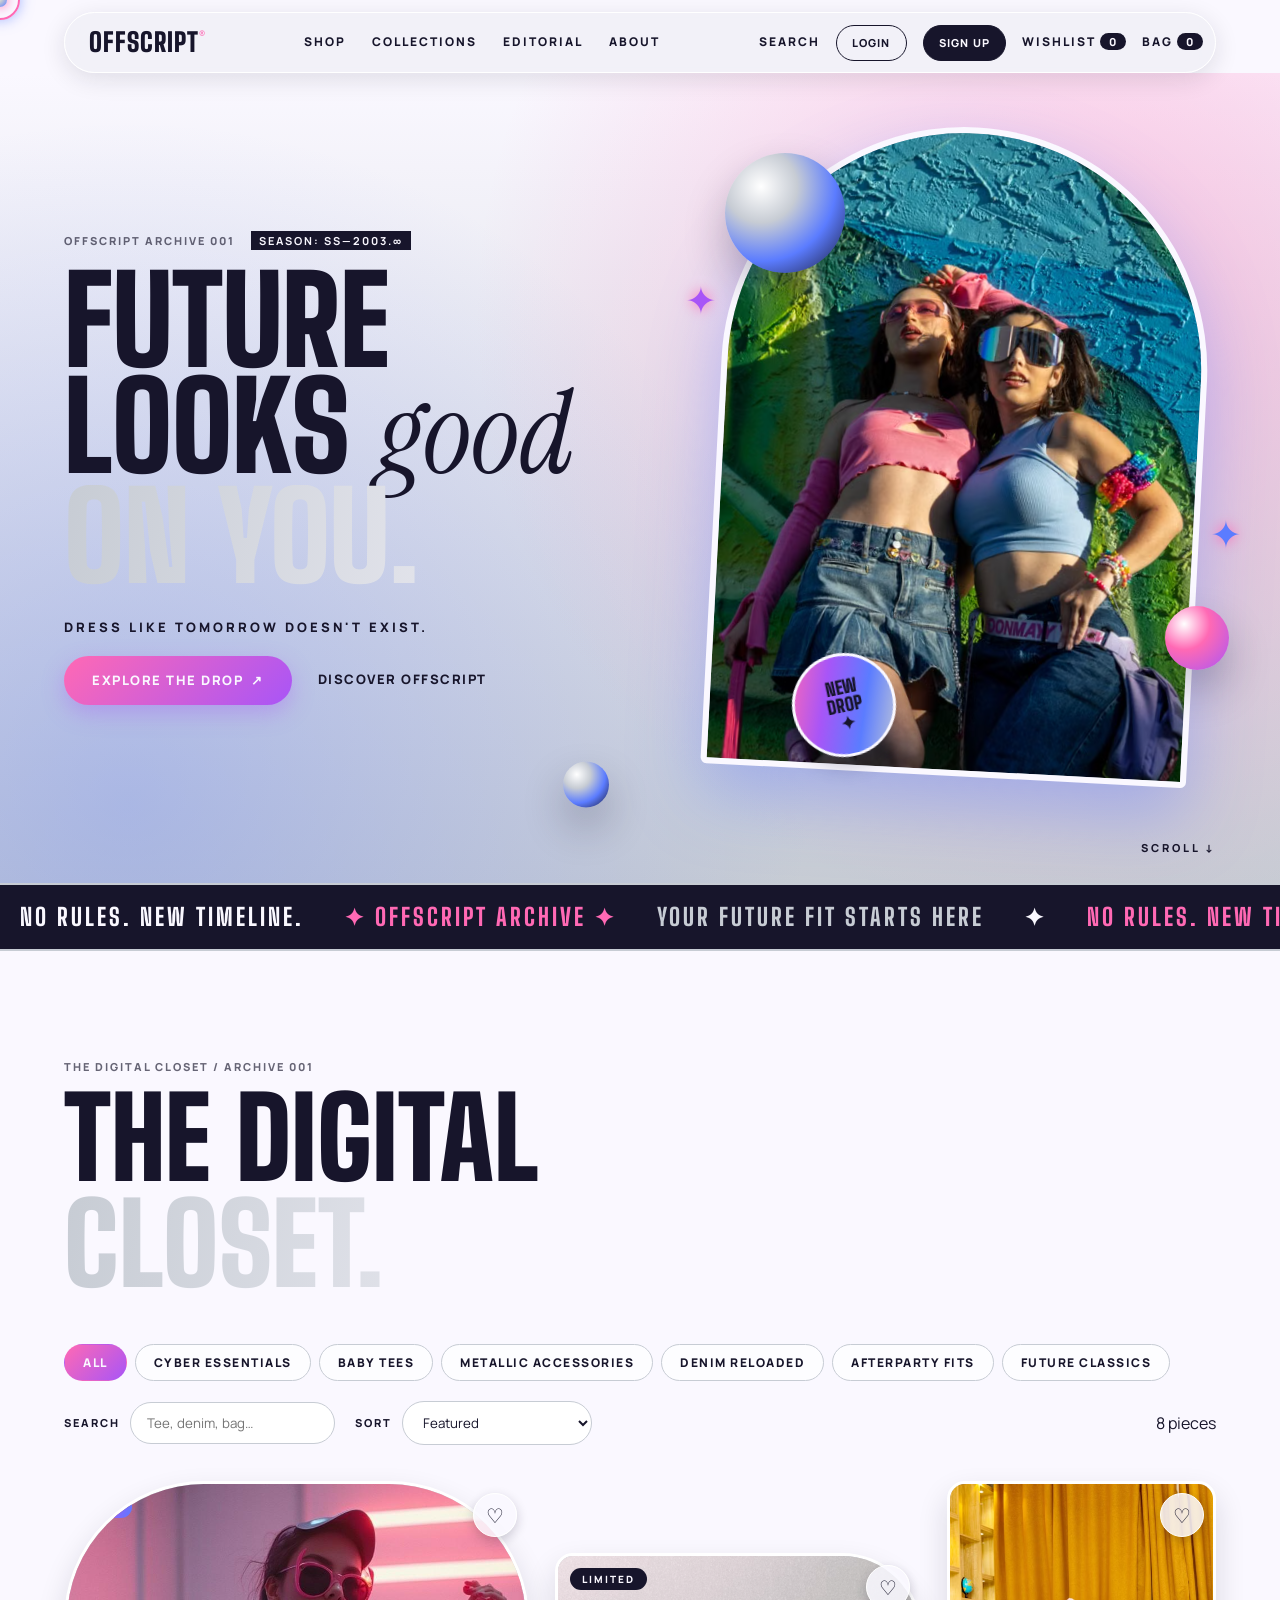
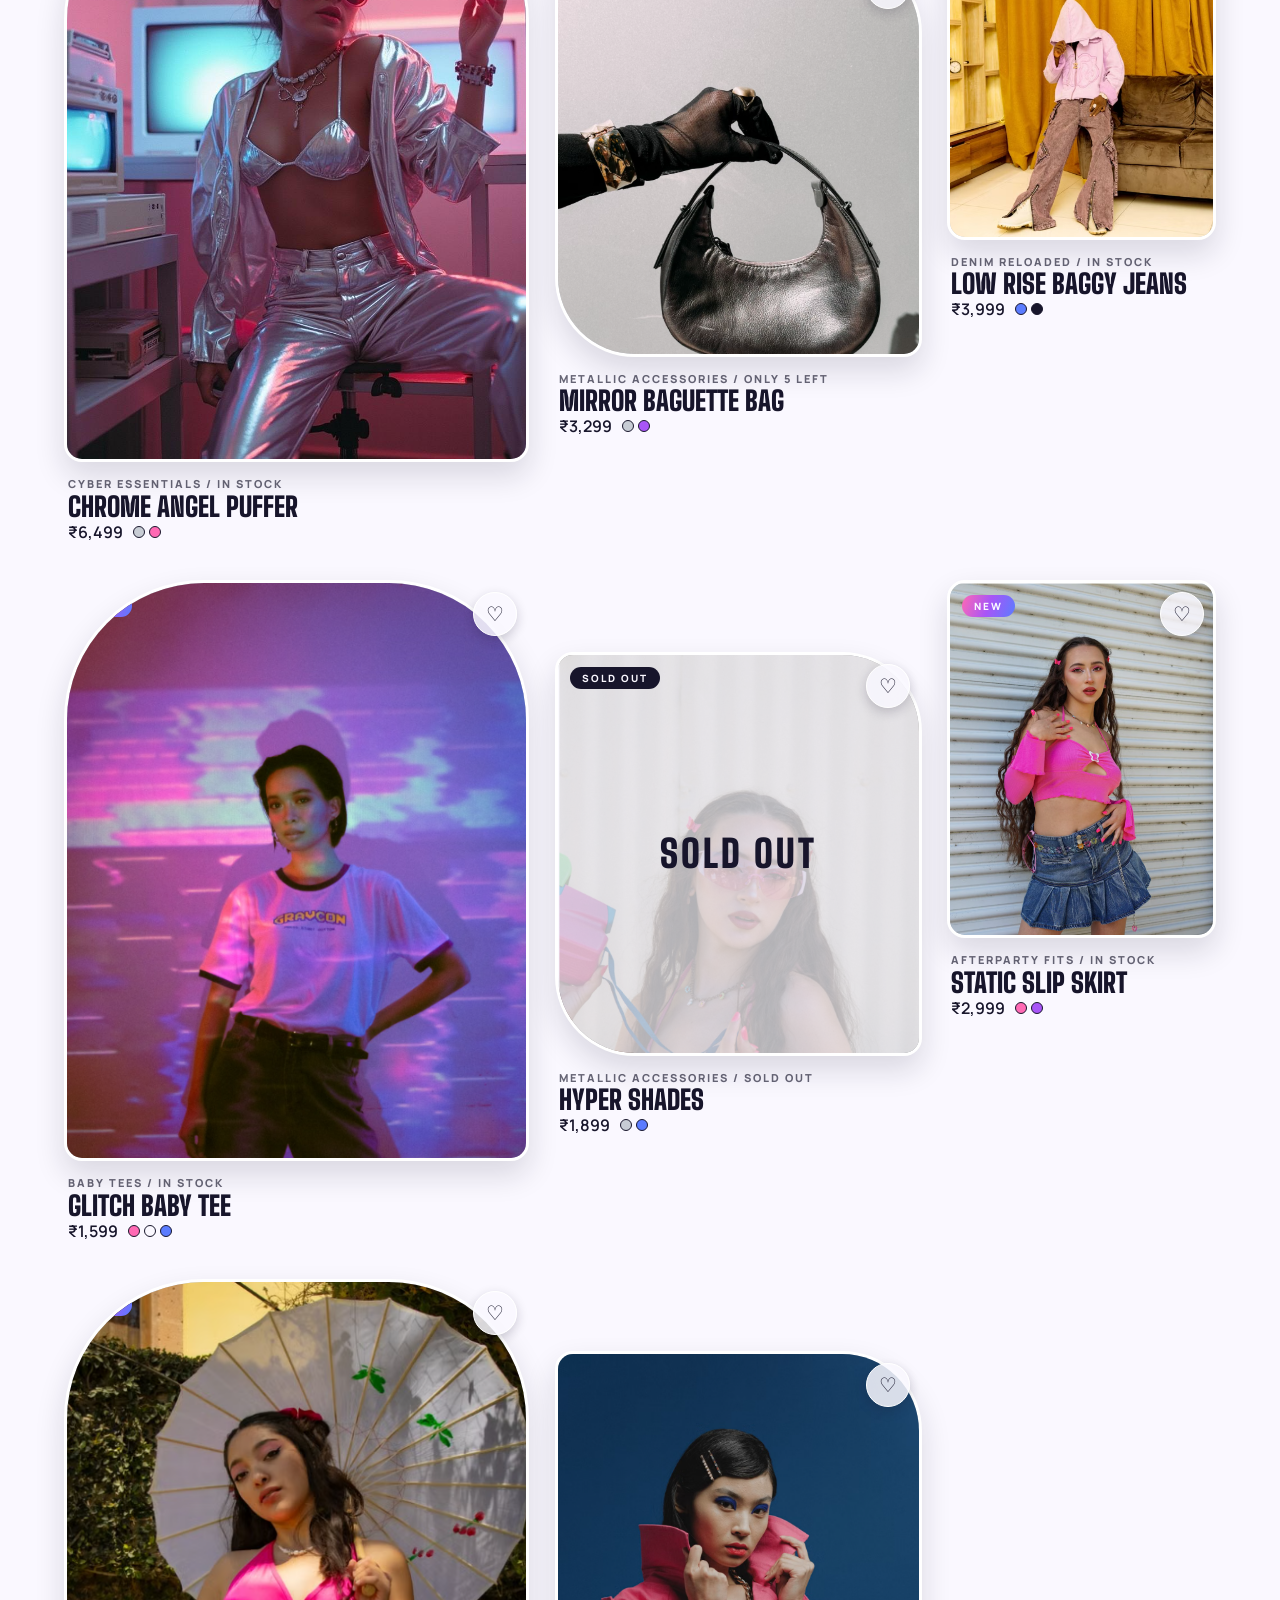
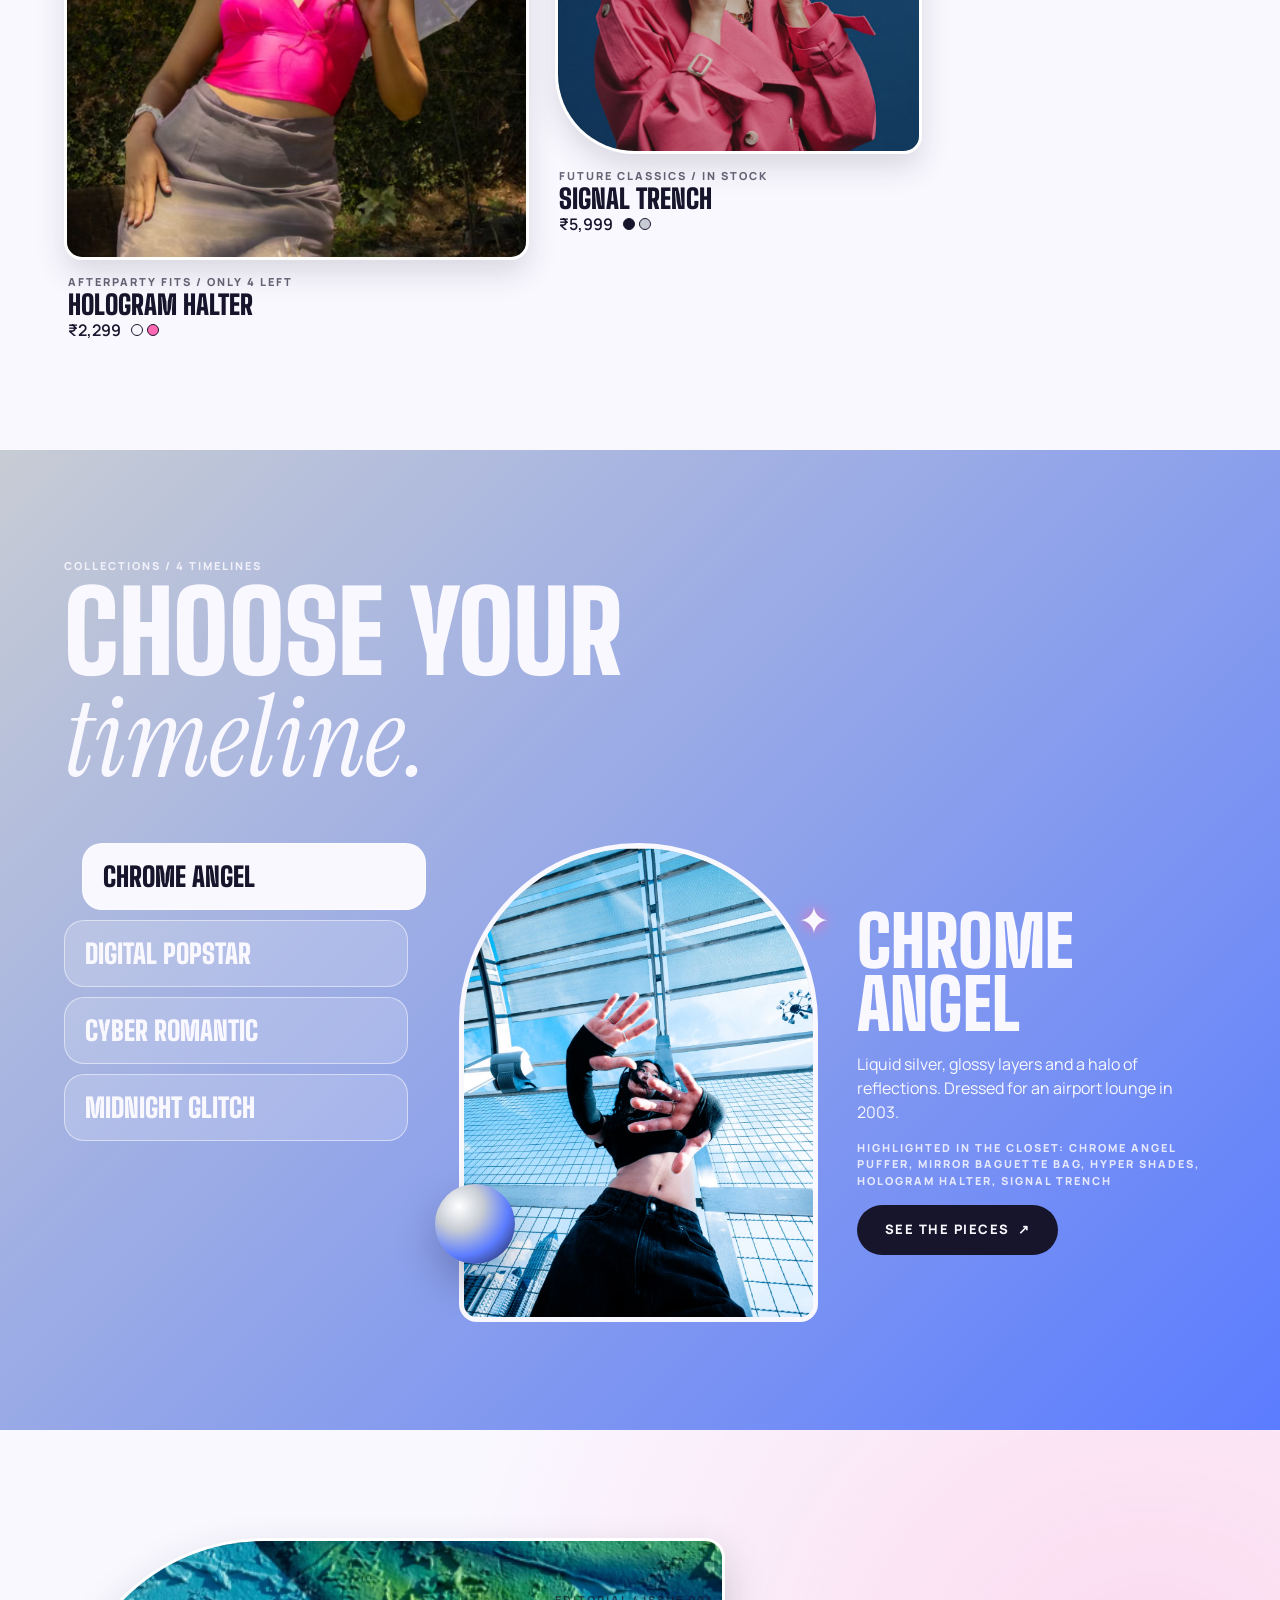
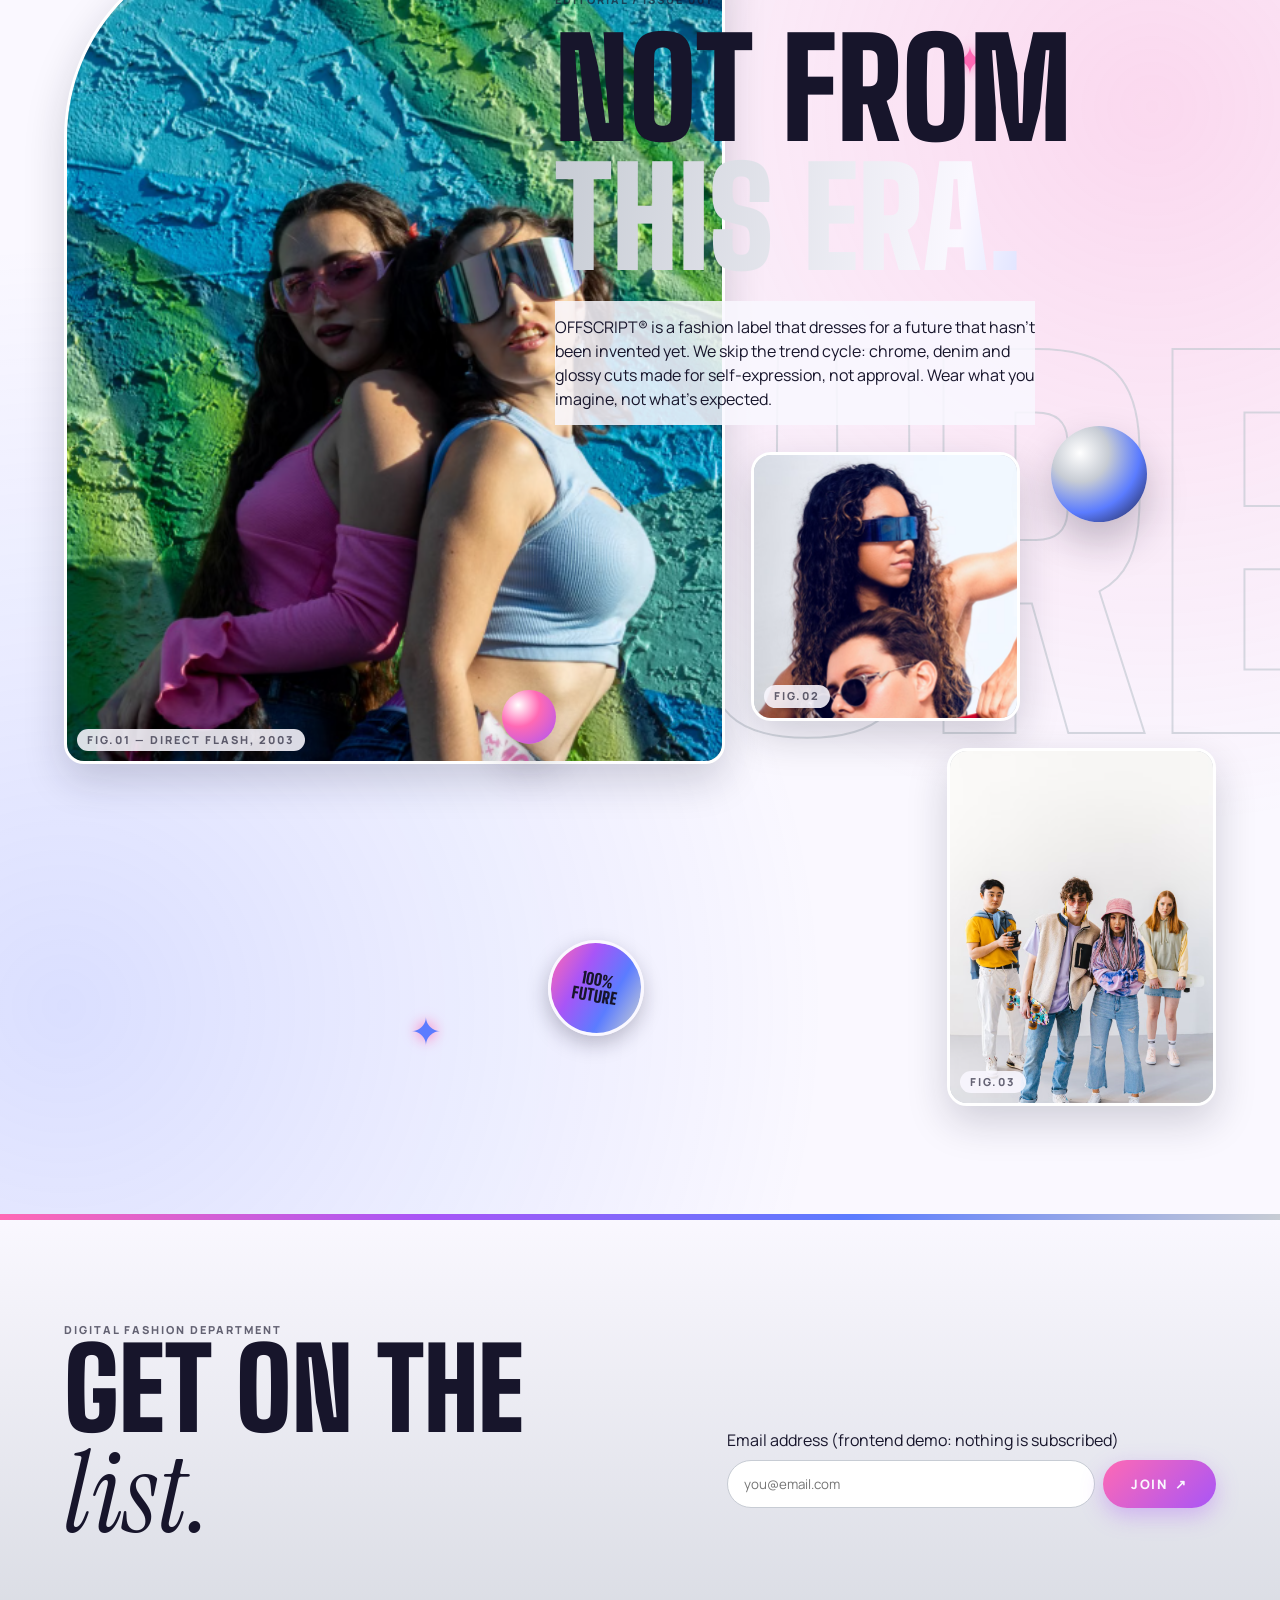
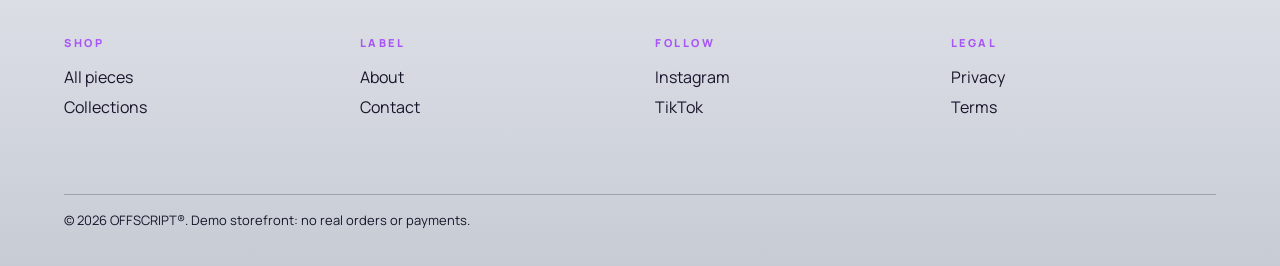
==== commit 0d06118c: "Update login and signup links to new paths" ====
--- a/index.html
+++ b/index.html
@@ -31,8 +31,8 @@
     <button id="btn-search">Search</button>
 
     <!-- Login and Signup Links -->
-    <a class="auth-link auth-login" href="login.html">Login</a>
-    <a class="auth-link auth-signup" href="signup.html">Sign up</a>
+    <a class="auth-link auth-login" href="frontend/login.html">Login</a>
+    <a class="auth-link auth-signup" href="frontend/signup.html">Sign up</a>
 
     <button id="btn-wish">Wishlist <span class="count" id="wish-count">0</span></button>
     <button id="btn-cart">Bag <span class="count" id="cart-count">0</span></button>
